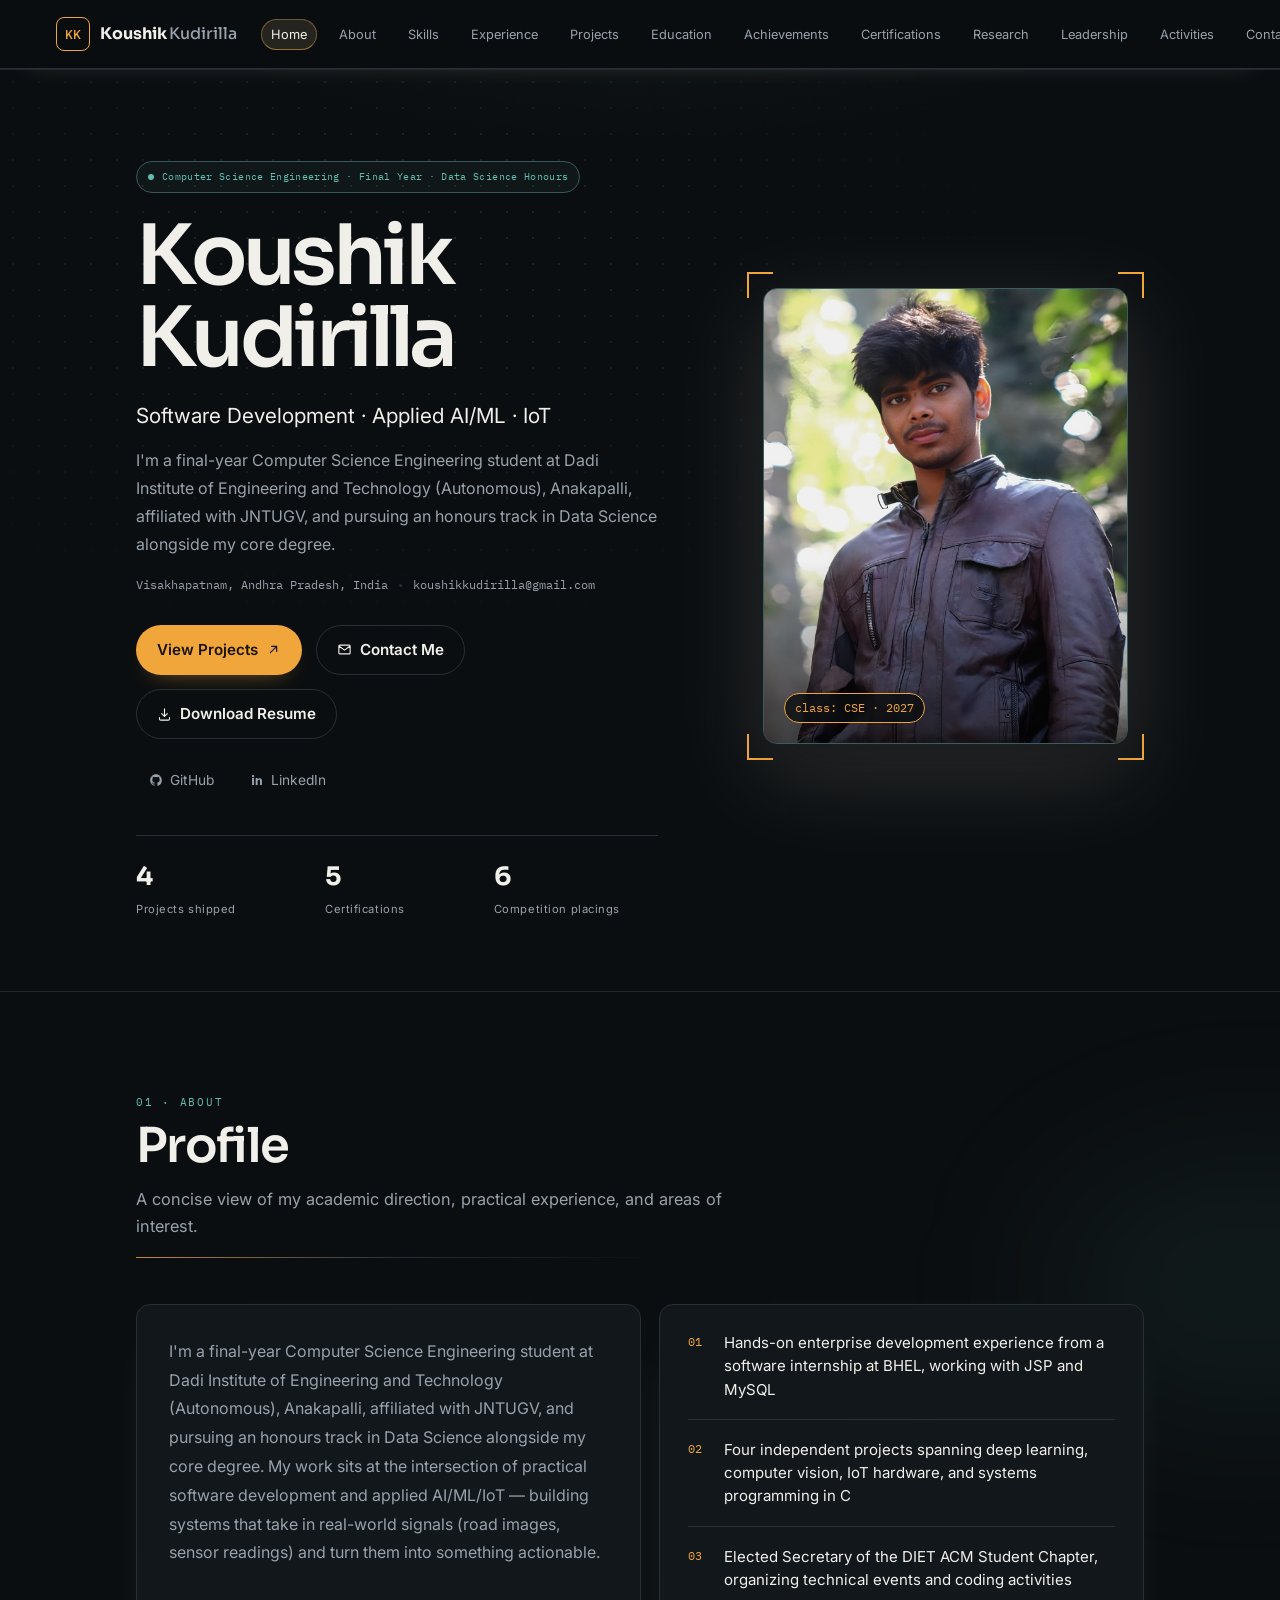
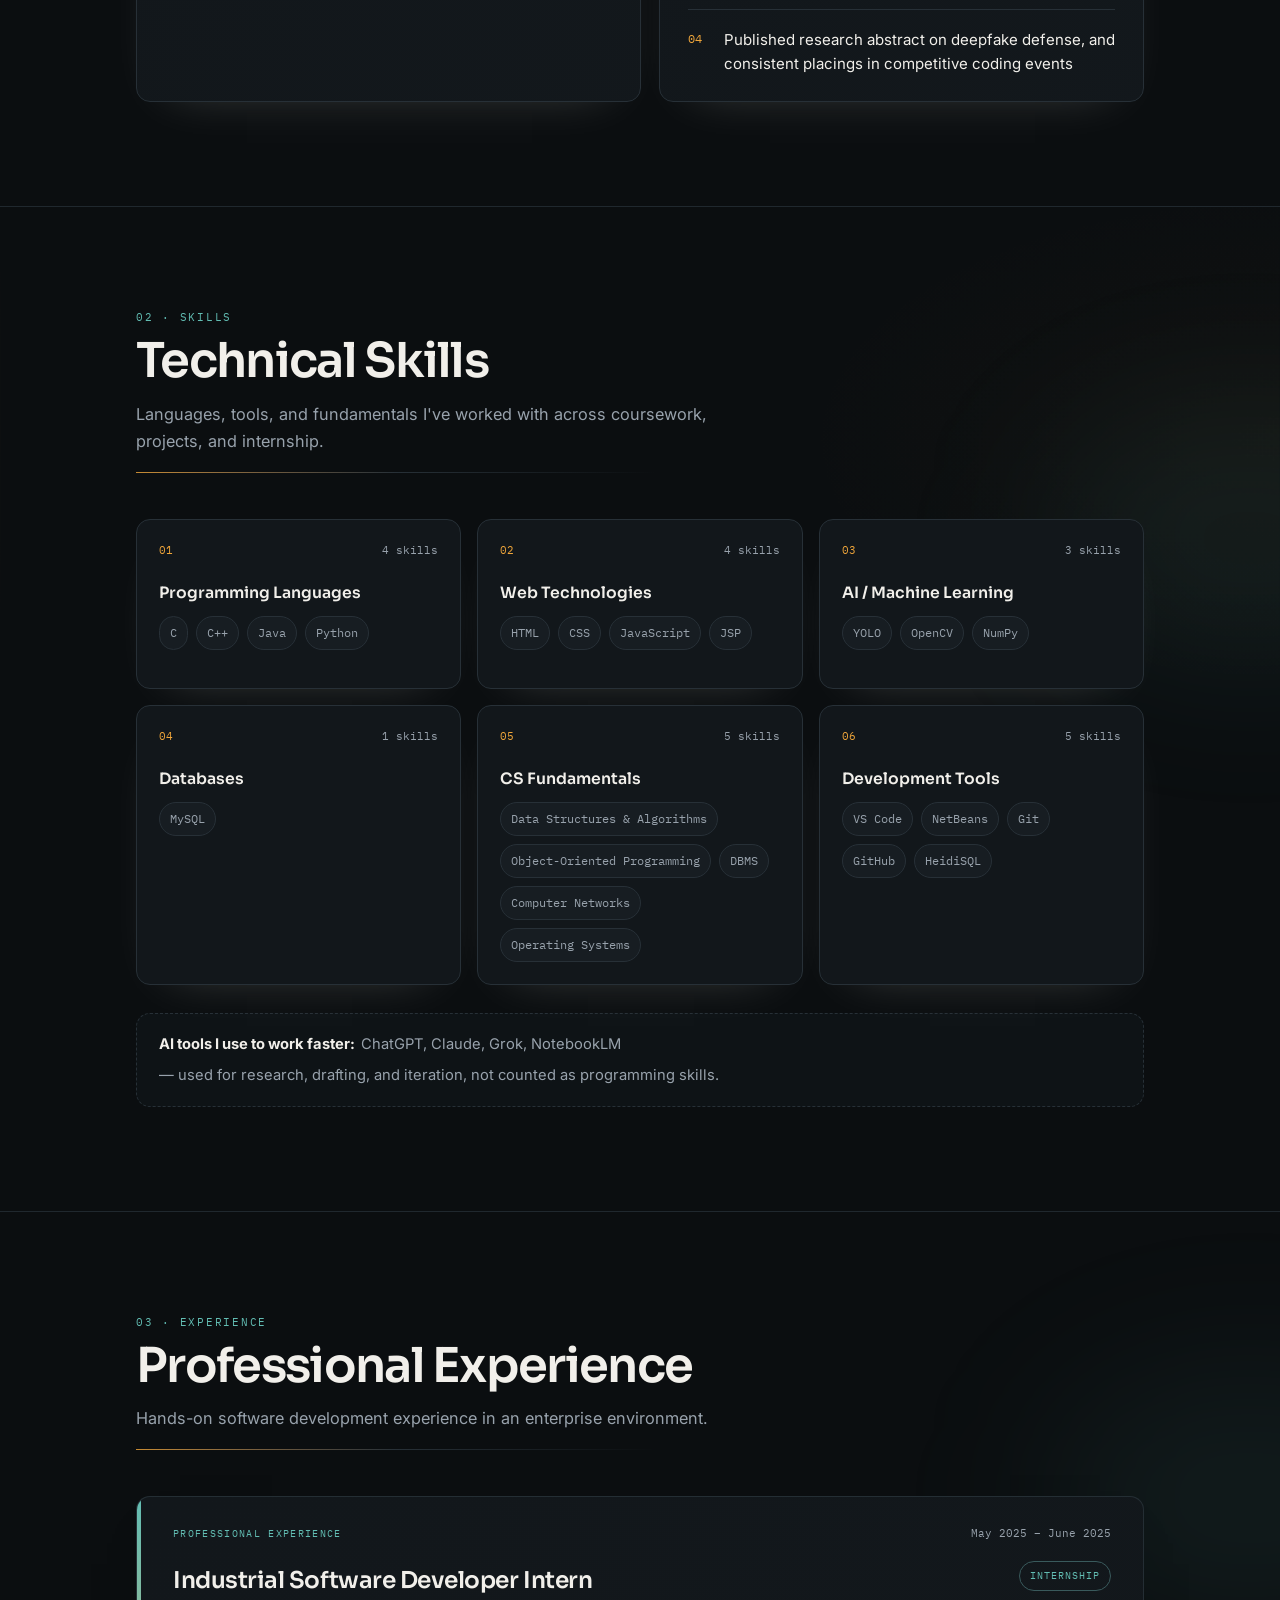
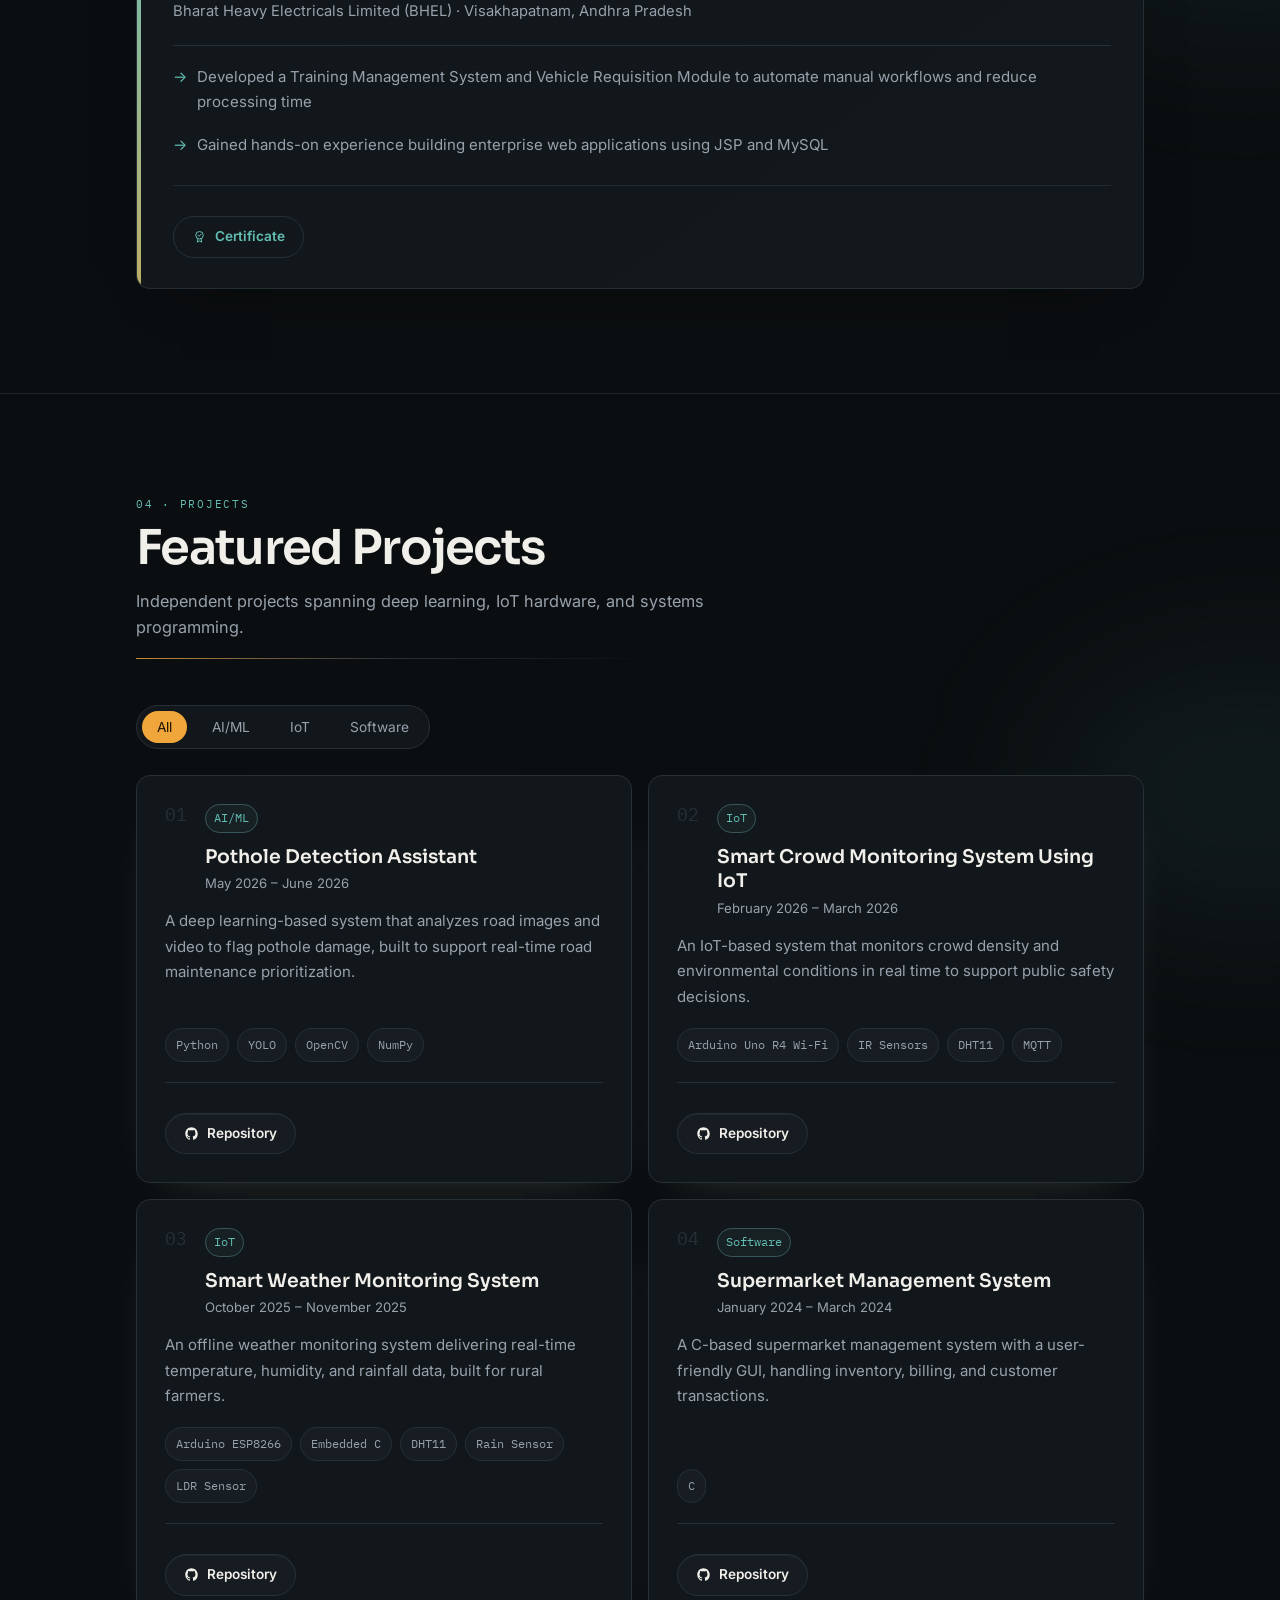
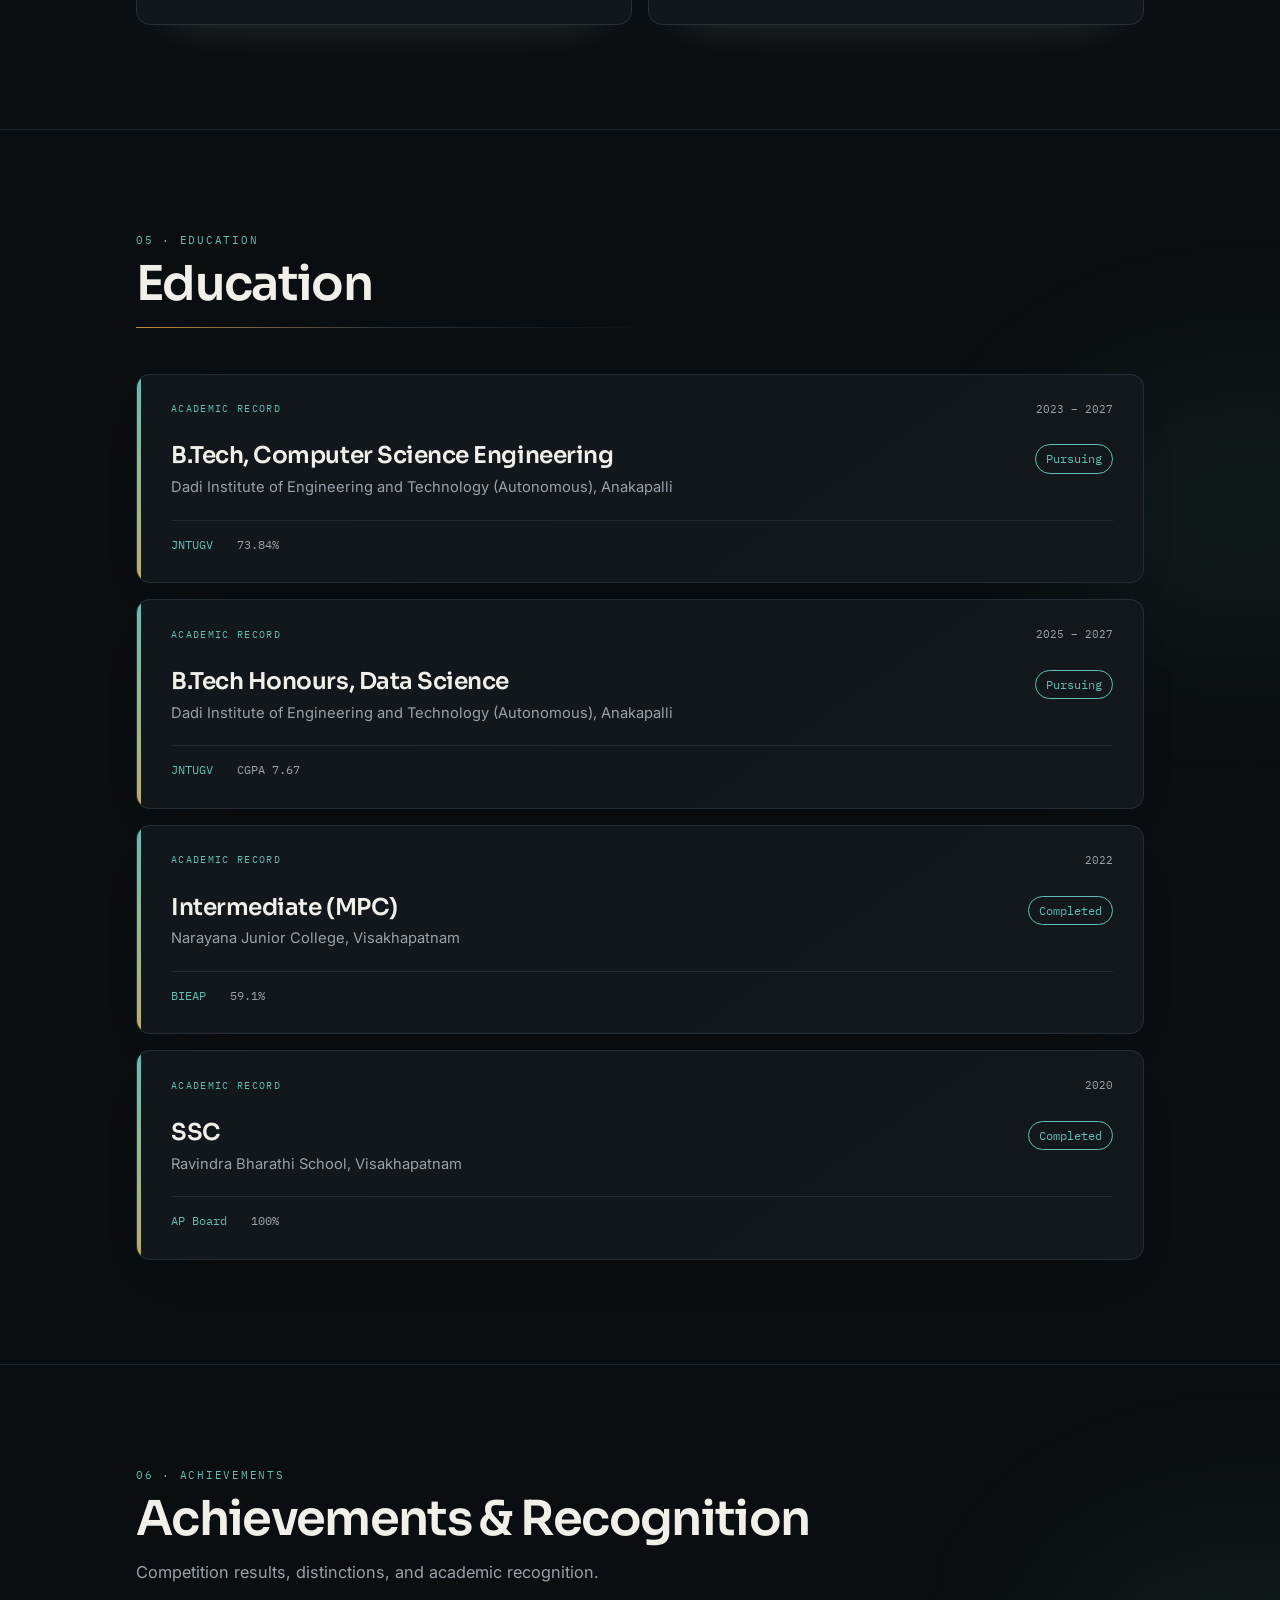
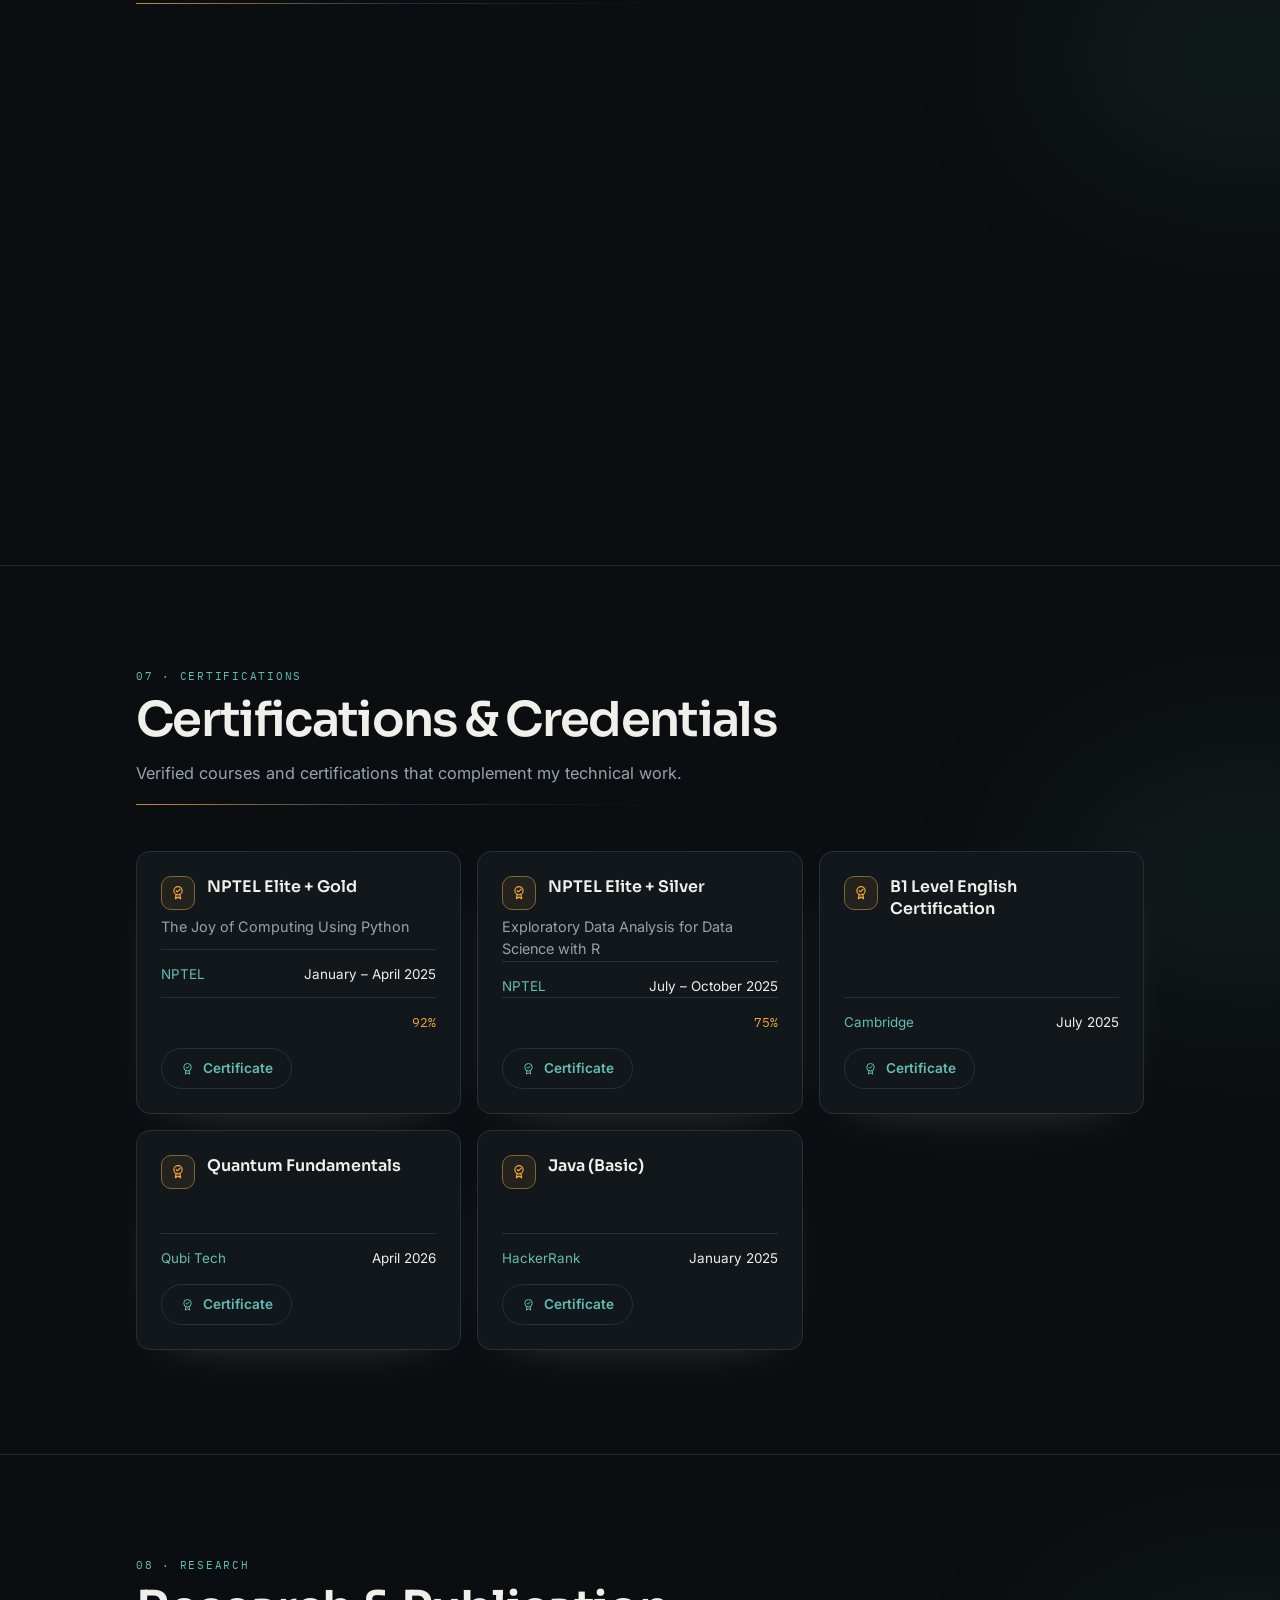
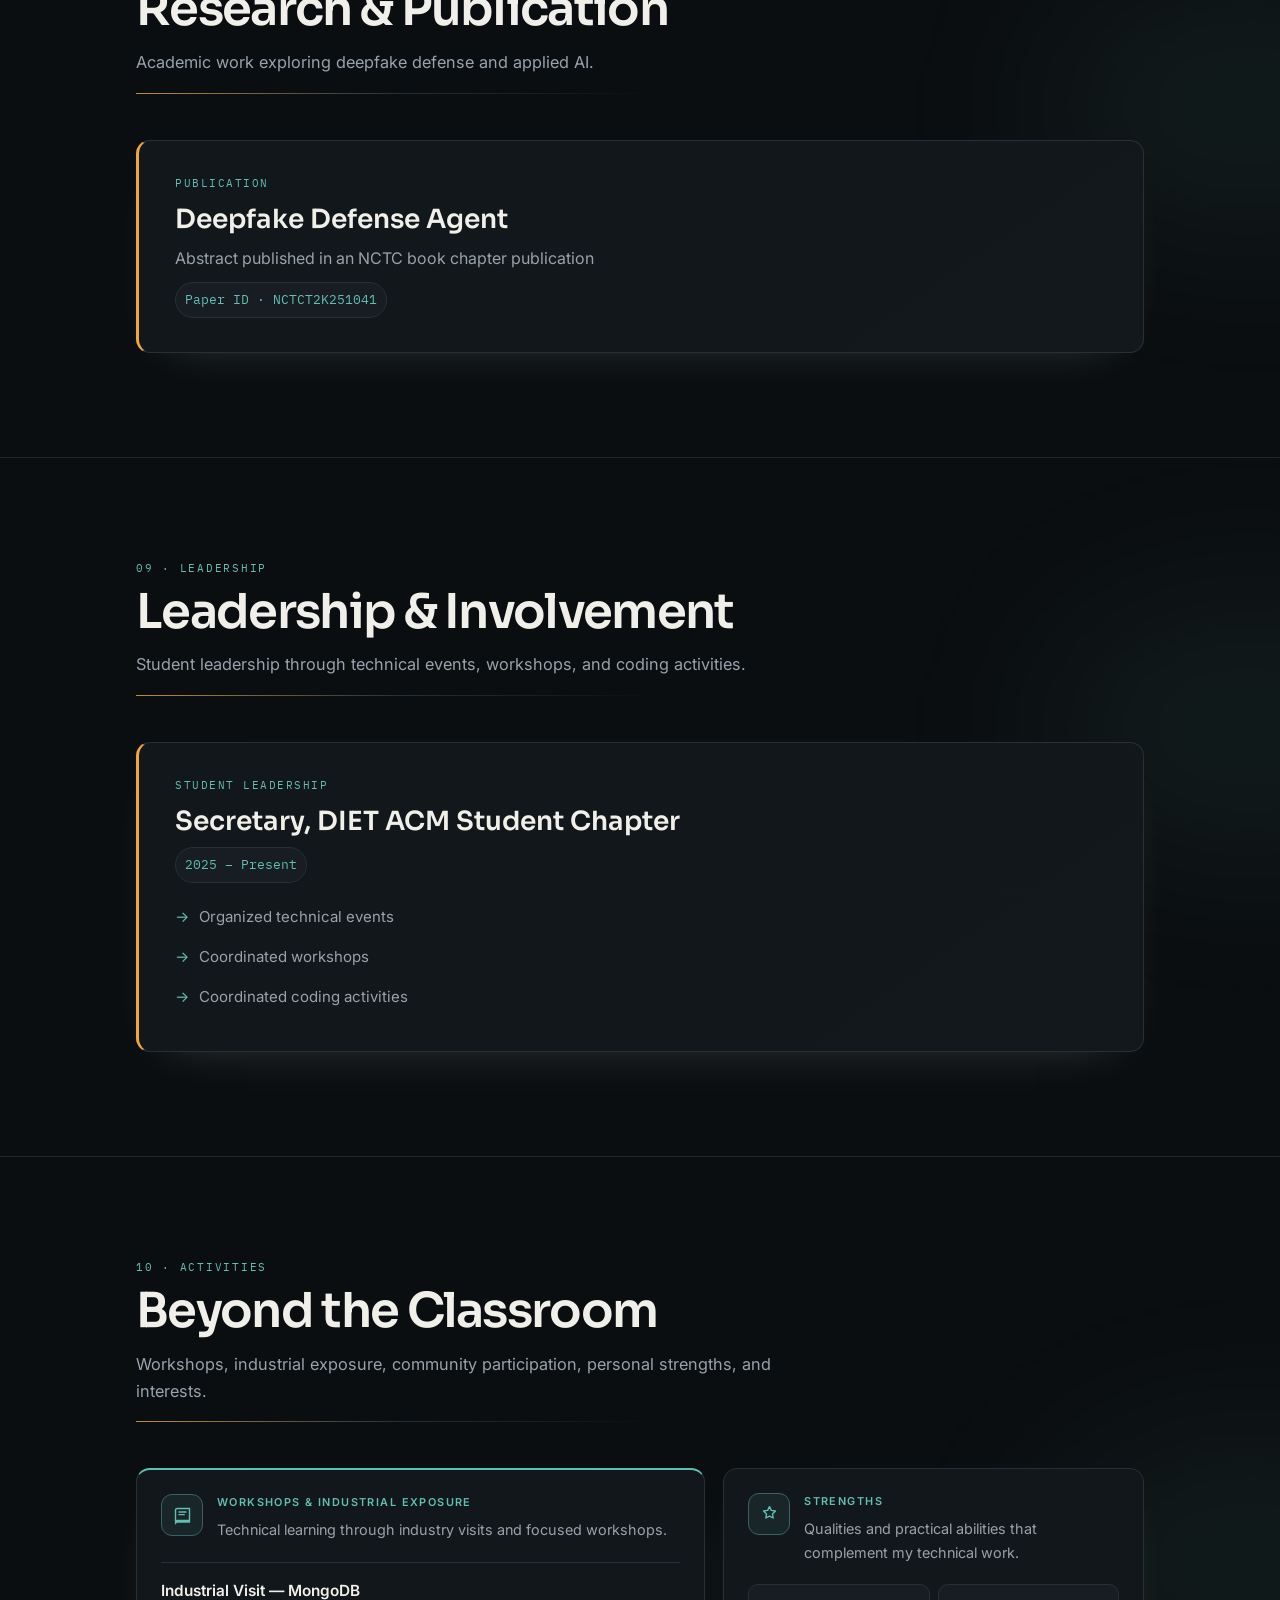
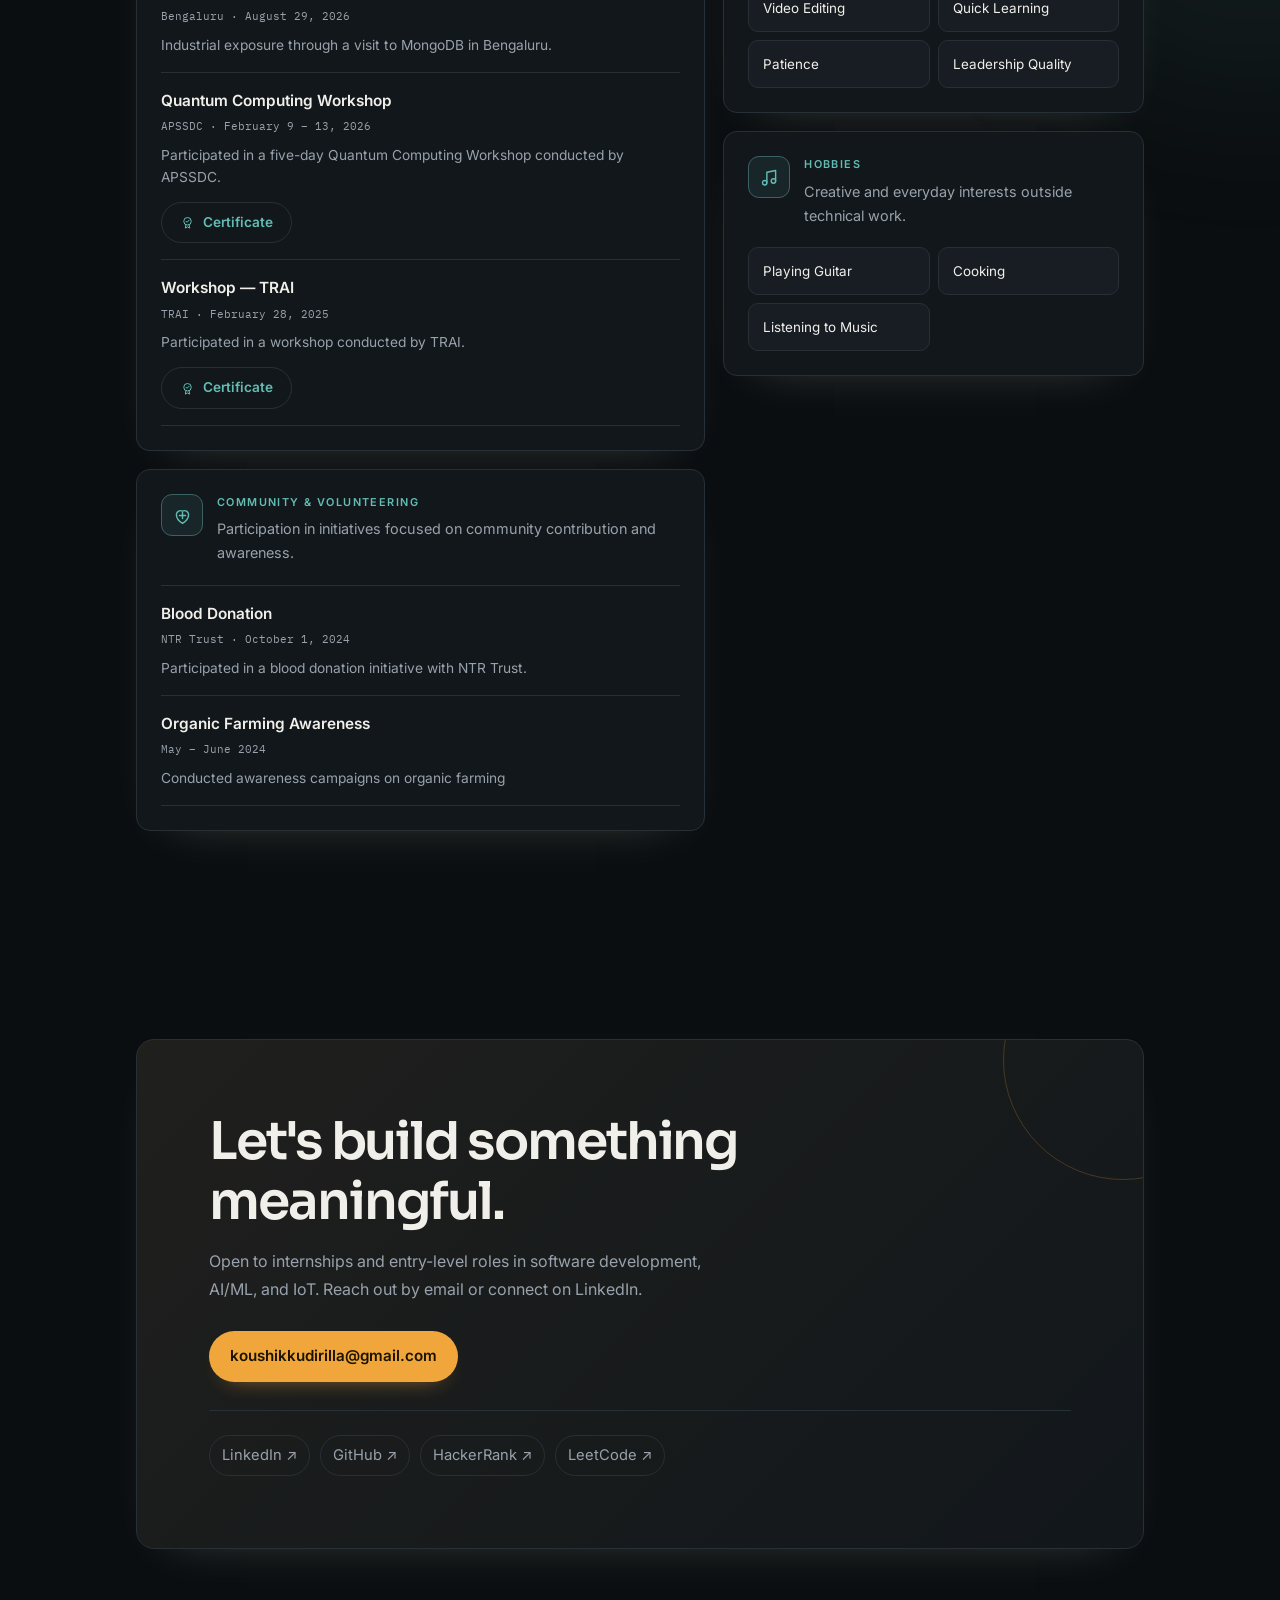
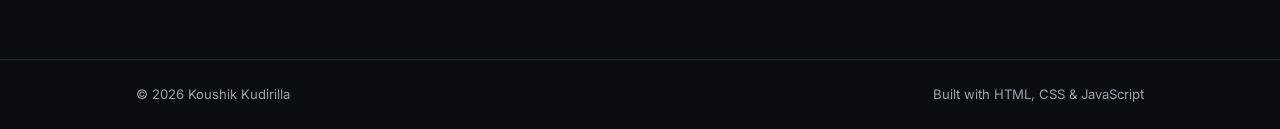
==== index.html @ ec59425e "Add files via upload" ====
<!DOCTYPE html>
<html lang="en">
<head>
  <meta charset="UTF-8" />
  <meta name="viewport" content="width=device-width, initial-scale=1.0" />

  <!-- EDITABLE CONTENT: page title / meta description also mirror data.js.
       If you change your headline in data.js, update these too. -->
  <title>Koushik Kudirilla — Software Development · Applied AI/ML · IoT</title>
  <meta name="description" content="Portfolio of Koushik Kudirilla, a Computer Science Engineering student building projects in deep learning, IoT, and software development." />
  <meta name="keywords" content="Koushik Kudirilla, software developer, computer science student, AI ML, IoT, portfolio" />

  <!-- Open Graph -->
  <meta property="og:title" content="Koushik Kudirilla — Software Development · Applied AI/ML · IoT" />
  <meta property="og:description" content="Portfolio showcasing projects in deep learning, IoT, and software development by a Computer Science Engineering student." />
  <meta property="og:type" content="website" />

  <link rel="icon" href="assets/favicon/favicon.svg" type="image/svg+xml" />

  <link rel="preconnect" href="https://fonts.googleapis.com" />
  <link rel="preconnect" href="https://fonts.gstatic.com" crossorigin />
  <link href="https://fonts.googleapis.com/css2?family=Sora:wght@500;600;700&family=Inter:wght@400;500;600&family=IBM+Plex+Mono:wght@400;500&display=swap" rel="stylesheet" />

  <link rel="stylesheet" href="style.css" />
</head>
<body data-theme="dark">
  <a class="skip-link" href="#main-content">Skip to content</a>

  <!-- ============================== NAVIGATION ============================== -->
  <header class="site-header">
    <nav class="nav container" aria-label="Primary">
      <a class="nav-brand" href="#home">
        <span class="brand-mark">KK</span>
        <span class="brand-name">Koushik <span class="brand-name-last">Kudirilla</span></span>
      </a>

      <ul class="nav-links" id="nav-links">
        <li><a href="#home">Home</a></li>
        <li><a href="#about">About</a></li>
        <li><a href="#skills">Skills</a></li>
        <li><a href="#experience">Experience</a></li>
        <li><a href="#projects">Projects</a></li>
        <li><a href="#education">Education</a></li>
        <li><a href="#achievements">Achievements</a></li>
        <li><a href="#certifications">Certifications</a></li>
        <li><a href="#research">Research</a></li>
        <li><a href="#leadership">Leadership</a></li>
        <li><a href="#activities">Activities</a></li>
        <li><a href="#contact">Contact</a></li>
      </ul>

      <div class="nav-actions">
        <button class="theme-toggle" id="theme-toggle" type="button" aria-pressed="true" aria-label="Toggle light and dark theme">
          <svg class="icon-moon" viewBox="0 0 24 24" fill="none" aria-hidden="true"><path d="M20 14.5A8.5 8.5 0 1 1 9.5 4a7 7 0 0 0 10.5 10.5Z" stroke="currentColor" stroke-width="1.6" stroke-linejoin="round"/></svg>
          <svg class="icon-sun" viewBox="0 0 24 24" fill="none" aria-hidden="true"><circle cx="12" cy="12" r="4.2" stroke="currentColor" stroke-width="1.6"/><path d="M12 2.5v2.4M12 19.1v2.4M4.9 4.9l1.7 1.7M17.4 17.4l1.7 1.7M2.5 12h2.4M19.1 12h2.4M4.9 19.1l1.7-1.7M17.4 6.6l1.7-1.7" stroke="currentColor" stroke-width="1.6" stroke-linecap="round"/></svg>
        </button>
        <button class="menu-toggle" id="menu-toggle" type="button" aria-expanded="false" aria-controls="nav-links" aria-label="Toggle menu">
          <span></span><span></span><span></span>
        </button>
      </div>
    </nav>
  </header>

  <main id="main-content">

    <!-- ============================== HERO ============================== -->
    <section class="hero" id="home">
      <div class="container hero-grid">
        <div>
          <span class="hero-eyebrow">Computer Science Engineering · Final Year · Data Science Honours</span>
          <h1 id="hero-name">&nbsp;</h1>
          <p class="hero-headline" id="hero-headline"></p>
          <p class="hero-intro" id="hero-intro"></p>

          <div class="hero-meta" aria-label="Location and contact">
            <span id="hero-location"></span>
            <span class="hero-meta-separator" aria-hidden="true">•</span>
            <a id="hero-email" href="#"></a>
          </div>

          <div class="hero-actions">
            <a class="btn btn-primary" href="#projects">
              View Projects
              <svg viewBox="0 0 24 24" fill="none" aria-hidden="true"><path d="M7 17L17 7M17 7H9M17 7V15" stroke="currentColor" stroke-width="2" stroke-linecap="round" stroke-linejoin="round"/></svg>
            </a>
            <a class="btn btn-outline" href="#contact">
              <svg viewBox="0 0 24 24" fill="none" aria-hidden="true"><path d="M3 6.5L12 13L21 6.5M4.5 5h15c.83 0 1.5.67 1.5 1.5v11c0 .83-.67 1.5-1.5 1.5h-15c-.83 0-1.5-.67-1.5-1.5v-11C3 5.67 3.67 5 4.5 5Z" stroke="currentColor" stroke-width="1.8" stroke-linecap="round" stroke-linejoin="round"/></svg>
              Contact Me
            </a>
            <a class="btn btn-outline" id="hero-resume" href="#" download>
              <svg viewBox="0 0 24 24" fill="none" aria-hidden="true"><path d="M12 3v12m0 0l-4.5-4.5M12 15l4.5-4.5M4 17v2a2 2 0 0 0 2 2h12a2 2 0 0 0 2-2v-2" stroke="currentColor" stroke-width="1.8" stroke-linecap="round" stroke-linejoin="round"/></svg>
              Download Resume
            </a>
          </div>

          <div class="hero-links">
            <a id="hero-github" href="#" target="_blank" rel="noopener noreferrer">
              <svg viewBox="0 0 24 24" fill="currentColor" aria-hidden="true"><path d="M12 2C6.48 2 2 6.58 2 12.25c0 4.53 2.87 8.37 6.84 9.73.5.1.68-.22.68-.5 0-.24-.01-1.04-.01-1.88-2.78.62-3.37-1.21-3.37-1.21-.46-1.18-1.11-1.5-1.11-1.5-.9-.63.07-.62.07-.62 1 .07 1.53 1.06 1.53 1.06.89 1.56 2.34 1.11 2.91.85.09-.66.35-1.11.63-1.37-2.22-.26-4.56-1.14-4.56-5.05 0-1.12.39-2.03 1.03-2.75-.1-.26-.45-1.31.1-2.72 0 0 .84-.28 2.75 1.05a9.3 9.3 0 0 1 2.5-.35c.85 0 1.7.12 2.5.35 1.91-1.33 2.75-1.05 2.75-1.05.55 1.41.2 2.46.1 2.72.64.72 1.03 1.63 1.03 2.75 0 3.92-2.34 4.78-4.57 5.04.36.32.68.94.68 1.9 0 1.37-.01 2.48-.01 2.81 0 .28.18.61.69.5A10.26 10.26 0 0 0 22 12.25C22 6.58 17.52 2 12 2Z"/></svg>
              GitHub
            </a>
            <a id="hero-linkedin" href="#" target="_blank" rel="noopener noreferrer">
              <svg viewBox="0 0 24 24" fill="currentColor" aria-hidden="true"><path d="M6.94 8.5H3.56V20.5H6.94V8.5ZM5.25 3.5C4.15 3.5 3.28 4.38 3.28 5.47C3.28 6.55 4.15 7.44 5.25 7.44C6.34 7.44 7.22 6.55 7.22 5.47C7.22 4.38 6.34 3.5 5.25 3.5ZM20.5 20.5V13.94C20.5 10.7 19.35 9.03 16.75 9.03C14.71 9.03 13.61 10.13 13.11 11.18V8.5H9.73C9.78 9.5 9.73 20.5 9.73 20.5H13.11V14.06C13.11 13.7 13.13 13.35 13.24 13.09C13.53 12.36 14.19 11.61 15.31 11.61C16.78 11.61 17.13 12.75 17.13 14.4V20.5H20.5Z"/></svg>
              LinkedIn
            </a>
          </div>

          <div class="hero-stats" id="hero-stats">
            <div>
              <div class="hero-stat-value" id="stat-projects">—</div>
              <div class="hero-stat-label">Projects shipped</div>
            </div>
            <div>
              <div class="hero-stat-value" id="stat-certs">—</div>
              <div class="hero-stat-label">Certifications</div>
            </div>
            <div>
              <div class="hero-stat-value" id="stat-achievements">—</div>
              <div class="hero-stat-label">Competition placings</div>
            </div>
          </div>
        </div>

        <div class="hero-frame">
          <div class="hero-glow" aria-hidden="true"></div>
          <span class="hero-corner-br"></span>
          <span class="hero-corner-bl"></span>
          <div class="hero-panel">
            <img class="hero-photo" id="hero-avatar" src="assets/profile.jpg" alt="Portrait of Koushik Kudirilla" />
            <span class="hero-tag">class: CSE · 2027</span>
          </div>
        </div>
      </div>
    </section>

    <!-- ============================== ABOUT ============================== -->
    <section class="section" id="about">
      <div class="container">
        <div class="section-head">
          <span class="section-number">01 · About</span>
          <h2>Profile</h2>
          <p>A concise view of my academic direction, practical experience, and areas of interest.</p>
        </div>
        <div class="about-grid reveal">
          <p id="about-intro"></p>
          <ul class="about-points" id="about-points"></ul>
        </div>
      </div>
    </section>

    <!-- ============================== SKILLS ============================== -->
    <section class="section" id="skills">
      <div class="container">
        <div class="section-head">
          <span class="section-number">02 · Skills</span>
          <h2>Technical Skills</h2>
          <p>Languages, tools, and fundamentals I've worked with across coursework, projects, and internship.</p>
        </div>
        <div class="skills-grid reveal" id="skills-grid"></div>
        <p class="ai-tools-note">
          <strong>AI tools I use to work faster:</strong> <span id="ai-tools-list"></span> — used for research, drafting, and iteration, not counted as programming skills.
        </p>
      </div>
    </section>

    <!-- ============================== EXPERIENCE ============================== -->
    <section class="section" id="experience">
      <div class="container">
        <div class="section-head">
          <span class="section-number">03 · Experience</span>
          <h2>Professional Experience</h2>
          <p>Hands-on software development experience in an enterprise environment.</p>
        </div>
        <div class="timeline reveal" id="experience-timeline"></div>
      </div>
    </section>

    <!-- ============================== PROJECTS ============================== -->
    <section class="section" id="projects">
      <div class="container">
        <div class="section-head">
          <span class="section-number">04 · Projects</span>
          <h2>Featured Projects</h2>
          <p>Independent projects spanning deep learning, IoT hardware, and systems programming.</p>
        </div>
        <div class="filter-row" id="filter-row" role="group" aria-label="Filter projects by category"></div>
        <div class="project-grid reveal" id="project-grid"></div>
      </div>
    </section>

    <!-- ============================== EDUCATION ============================== -->
    <section class="section" id="education">
      <div class="container">
        <div class="section-head">
          <span class="section-number">05 · Education</span>
          <h2>Education</h2>
        </div>
        <div class="timeline reveal" id="education-timeline"></div>
      </div>
    </section>

    <!-- ============================== ACHIEVEMENTS ============================== -->
    <section class="section" id="achievements">
      <div class="container">
        <div class="section-head">
          <span class="section-number">06 · Achievements</span>
          <h2>Achievements & Recognition</h2>
          <p>Competition results, distinctions, and academic recognition.</p>
        </div>
        <div class="achievements-grid reveal" id="achievements-grid"></div>
      </div>
    </section>

    <!-- ============================== CERTIFICATIONS ============================== -->
    <section class="section" id="certifications">
      <div class="container">
        <div class="section-head">
          <span class="section-number">07 · Certifications</span>
          <h2>Certifications & Credentials</h2>
          <p>Verified courses and certifications that complement my technical work.</p>
        </div>
        <div class="cert-grid reveal" id="cert-grid"></div>
      </div>
    </section>

    <!-- ============================== RESEARCH ============================== -->
    <section class="section" id="research">
      <div class="container">
        <div class="section-head">
          <span class="section-number">08 · Research</span>
          <h2>Research & Publication</h2>
          <p>Academic work exploring deepfake defense and applied AI.</p>
        </div>
        <div class="single-callout reveal" id="research-callout"></div>
      </div>
    </section>

    <!-- ============================== LEADERSHIP ============================== -->
    <section class="section" id="leadership">
      <div class="container">
        <div class="section-head">
          <span class="section-number">09 · Leadership</span>
          <h2>Leadership & Involvement</h2>
          <p>Student leadership through technical events, workshops, and coding activities.</p>
        </div>
        <div class="single-callout reveal" id="leadership-callout"></div>
      </div>
    </section>

    <!-- ============================== ACTIVITIES ============================== -->
    <section class="section" id="activities">
      <div class="container">
        <div class="section-head">
          <span class="section-number">10 · Activities</span>
          <h2>Beyond the Classroom</h2>
          <p>Workshops, industrial exposure, community participation, personal strengths, and interests.</p>
        </div>
        <div class="activities-grid">
          <div class="activity-column reveal">
            <article class="activity-card activity-card-featured">
              <div class="activity-card-head">
                <span class="activity-icon" aria-hidden="true">
                  <svg viewBox="0 0 24 24" fill="none"><path d="M4 19.5V5.8A1.8 1.8 0 0 1 5.8 4H20v15.5H5.8A1.8 1.8 0 0 0 4 21.3m0-1.8A1.8 1.8 0 0 1 5.8 17.7H20" stroke="currentColor" stroke-width="1.6" stroke-linecap="round" stroke-linejoin="round"/><path d="M8 8h8M8 11h6" stroke="currentColor" stroke-width="1.6" stroke-linecap="round"/></svg>
                </span>
                <div>
                  <p class="subheading">Workshops & industrial exposure</p>
                  <p class="activity-lead">Technical learning through industry visits and focused workshops.</p>
                </div>
              </div>
              <ul class="activity-list" id="workshops-list"></ul>
            </article>

            <article class="activity-card">
              <div class="activity-card-head">
                <span class="activity-icon" aria-hidden="true">
                  <svg viewBox="0 0 24 24" fill="none"><path d="M12 21s-7-4.35-7-10.2A4.8 4.8 0 0 1 12 7a4.8 4.8 0 0 1 7 3.8C19 16.65 12 21 12 21Z" stroke="currentColor" stroke-width="1.6" stroke-linejoin="round"/><path d="M8.5 12h7M12 8.5v7" stroke="currentColor" stroke-width="1.6" stroke-linecap="round"/></svg>
                </span>
                <div>
                  <p class="subheading">Community & volunteering</p>
                  <p class="activity-lead">Participation in initiatives focused on community contribution and awareness.</p>
                </div>
              </div>
              <ul class="activity-list" id="community-list"></ul>
            </article>
          </div>

          <div class="activity-column reveal">
            <article class="activity-card personal-card">
              <div class="activity-card-head">
                <span class="activity-icon" aria-hidden="true">
                  <svg viewBox="0 0 24 24" fill="none"><path d="M12 3l2.1 4.3 4.7.7-3.4 3.3.8 4.7-4.2-2.2-4.2 2.2.8-4.7-3.4-3.3 4.7-.7L12 3Z" stroke="currentColor" stroke-width="1.6" stroke-linejoin="round"/></svg>
                </span>
                <div>
                  <p class="subheading">Strengths</p>
                  <p class="activity-lead">Qualities and practical abilities that complement my technical work.</p>
                </div>
              </div>
              <div class="pill-list prominent-pills" id="strengths-list"></div>
            </article>

            <article class="activity-card personal-card">
              <div class="activity-card-head">
                <span class="activity-icon" aria-hidden="true">
                  <svg viewBox="0 0 24 24" fill="none"><path d="M9 18V6l10-2v12" stroke="currentColor" stroke-width="1.6" stroke-linecap="round" stroke-linejoin="round"/><circle cx="6.5" cy="18" r="2.5" stroke="currentColor" stroke-width="1.6"/><circle cx="16.5" cy="16" r="2.5" stroke="currentColor" stroke-width="1.6"/></svg>
                </span>
                <div>
                  <p class="subheading">Hobbies</p>
                  <p class="activity-lead">Creative and everyday interests outside technical work.</p>
                </div>
              </div>
              <div class="pill-list prominent-pills" id="hobbies-list"></div>
            </article>
          </div>
        </div>
      </div>
    </section>

    <!-- ============================== CONTACT ============================== -->
    <section class="contact-section" id="contact">
      <div class="container">
        <div class="contact-box reveal">
          <h2 id="contact-heading"></h2>
          <p id="contact-subtext"></p>
          <div class="contact-actions">
            <a class="btn btn-primary" id="contact-email" href="#"></a>
          </div>
          <div class="contact-links">
            <a id="contact-linkedin" href="#" target="_blank" rel="noopener noreferrer">LinkedIn ↗</a>
            <a id="contact-github" href="#" target="_blank" rel="noopener noreferrer">GitHub ↗</a>
            <a id="contact-hackerrank" href="#" target="_blank" rel="noopener noreferrer">HackerRank ↗</a>
            <a id="contact-leetcode" href="#" target="_blank" rel="noopener noreferrer">LeetCode ↗</a>
          </div>
        </div>
      </div>
    </section>
  </main>

  <!-- ============================== FOOTER ============================== -->
  <footer class="site-footer">
    <div class="container footer-row">
      <span>© <span id="footer-year"></span> <span id="footer-name"></span></span>
      <span>Built with HTML, CSS & JavaScript</span>
    </div>
  </footer>

  <script src="data.js"></script>
  <script src="script.js"></script>
</body>
</html>
---- style.css ----
/* ==========================================================================
   THEME VARIABLES
   Change the whole look of the site by editing the values below.
   ========================================================================== */
:root {
  /* --- EDITABLE CONTENT: color palette --- */
  --bg: #0B0E10;
  --surface: #12171B;
  --surface-2: #171D22;
  --text: #F1EFEA;
  --muted: #98A2AC;
  --border: #273037;
  --accent: #F0A63A;      /* primary accent — buttons, highlights */
  --accent-2: #62BDB3;    /* secondary accent — tags, links */
  --accent-ink: #1A1300;  /* text color used on top of --accent */

  --radius-sm: 4px;
  --radius-md: 8px;
  --container: 1120px;
  --gutter: clamp(20px, 5vw, 56px);

  --font-display: "Sora", "Segoe UI", sans-serif;
  --font-body: "Inter", "Segoe UI", sans-serif;
  --font-mono: "IBM Plex Mono", "Courier New", monospace;

  color-scheme: dark;
}

[data-theme="light"] {
  --bg: #F7F5F1;
  --surface: #FFFFFF;
  --surface-2: #EFECE6;
  --text: #1C1B18;
  --muted: #5C5850;
  --border: #DEDAD2;
  --accent: #B9791F;
  --accent-2: #2F7A72;
  --accent-ink: #FFFFFF;
  color-scheme: light;
}

/* ==========================================================================
   RESET & BASE
   ========================================================================== */
*, *::before, *::after { box-sizing: border-box; }
html { scroll-behavior: smooth; }
@media (prefers-reduced-motion: reduce) {
  html { scroll-behavior: auto; }
  *, *::before, *::after {
    animation-duration: 0.001ms !important;
    animation-iteration-count: 1 !important;
    transition-duration: 0.001ms !important;
    scroll-behavior: auto !important;
  }
}

body {
  margin: 0;
  background: var(--bg);
  color: var(--text);
  font-family: var(--font-body);
  font-size: 16px;
  line-height: 1.6;
  -webkit-font-smoothing: antialiased;
}

img { max-width: 100%; display: block; }

a { color: inherit; text-decoration: none; }

h1, h2, h3, h4 {
  font-family: var(--font-display);
  line-height: 1.15;
  margin: 0;
  font-weight: 600;
}

p { margin: 0; }

ul { margin: 0; padding: 0; list-style: none; }

button { font-family: inherit; cursor: pointer; }

:focus-visible {
  outline: 2px solid var(--accent);
  outline-offset: 3px;
}

.container {
  max-width: var(--container);
  margin: 0 auto;
  padding: 0 var(--gutter);
}

.section {
  padding: 88px 0;
  border-top: 1px solid var(--border);
}

.section:first-of-type { border-top: none; }

/* Subtle atmospheric depth keeps the dark theme from feeling flat. */
.section {
  position: relative;
  isolation: isolate;
  overflow: hidden;
}
.section::after {
  content: "";
  position: absolute;
  width: 420px;
  height: 260px;
  right: -180px;
  top: 20%;
  border-radius: 50%;
  background: color-mix(in srgb, var(--accent-2) 7%, transparent);
  filter: blur(80px);
  pointer-events: none;
  z-index: -1;
}
.section > .container { position: relative; z-index: 1; }

.section-head {
  max-width: 760px;
  margin-bottom: 48px;
  padding-left: 20px;
  border-left: 2px solid var(--accent);
}

.section-head h2 {
  font-size: clamp(2rem, 3.6vw, 2.75rem);
  line-height: 1.08;
  letter-spacing: -0.025em;
  font-weight: 600;
}

.section-head p {
  color: var(--muted);
  margin-top: 10px;
  font-size: 1.02rem;
}

.section-number {
  font-family: var(--font-mono);
  font-size: 0.72rem;
  color: var(--accent-2);
  margin-bottom: 10px;
  display: block;
  letter-spacing: 0.12em;
  text-transform: uppercase;
}

/* reveal-on-scroll (single orchestrated pattern, not per-card) */
.reveal {
  opacity: 0;
  transform: translateY(16px);
  transition: opacity 0.6s ease, transform 0.6s ease;
}
.reveal.is-visible { opacity: 1; transform: translateY(0); }

/* ==========================================================================
   SKIP LINK / ACCESSIBILITY
   ========================================================================== */
.skip-link {
  position: absolute;
  left: -9999px;
  top: 0;
  background: var(--accent);
  color: var(--accent-ink);
  padding: 10px 16px;
  z-index: 200;
  border-radius: var(--radius-sm);
}
.skip-link:focus { left: 16px; top: 16px; }

/* ==========================================================================
   NAVIGATION
   ========================================================================== */
.site-header {
  position: sticky;
  top: 0;
  z-index: 100;
  border-bottom: 1px solid var(--border);
  isolation: isolate;
}

/* The frosted-glass backdrop lives on its own layer, not on .site-header
   itself. backdrop-filter/filter on an ancestor forces position:fixed
   descendants (the mobile nav panel) to use THAT ancestor as their
   containing block instead of the viewport — which breaks full-screen
   coverage. Keeping the filter on this isolated pseudo-element avoids that. */
.site-header::before {
  content: "";
  position: absolute;
  inset: 0;
  z-index: -1;
  background: color-mix(in srgb, var(--bg) 90%, transparent);
  backdrop-filter: blur(10px);
  -webkit-backdrop-filter: blur(10px);
}

/* Header gets a wider container than body sections — it's a utility bar
   holding 12 nav items and needs more breathing room than a reading column. */
.site-header .container {
  max-width: 1440px;
}

.nav {
  display: flex;
  align-items: center;
  justify-content: space-between;
  gap: 24px;
  height: 68px;
}

.nav-brand {
  flex-shrink: 0;
  display: flex;
  align-items: center;
  gap: 10px;
}

.brand-mark {
  width: 34px;
  height: 34px;
  border-radius: var(--radius-sm);
  border: 1.5px solid var(--accent);
  display: flex;
  align-items: center;
  justify-content: center;
  font-family: var(--font-mono);
  font-size: 0.82rem;
  font-weight: 500;
  letter-spacing: 0.02em;
  color: var(--accent);
  flex-shrink: 0;
}

.brand-name {
  font-family: var(--font-display);
  font-weight: 700;
  font-size: 1rem;
  letter-spacing: -0.005em;
}

.brand-name .brand-name-last {
  color: var(--muted);
  font-weight: 500;
}

@media (max-width: 560px) {
  .brand-name { display: none; }
}

.nav-links {
  display: flex;
  gap: 18px;
  flex-wrap: nowrap;
}

.nav-links a {
  font-size: 0.86rem;
  white-space: nowrap;
  color: var(--muted);
  padding: 6px 2px;
  border-bottom: 2px solid transparent;
  transition: color 0.2s ease, border-color 0.2s ease;
}

.nav-links a:hover,
.nav-links a:focus-visible { color: var(--text); }

.nav-links a.active {
  color: var(--text);
  border-bottom-color: var(--accent);
}

.nav-actions {
  display: flex;
  align-items: center;
  gap: 12px;
}

.theme-toggle {
  width: 38px;
  height: 38px;
  border-radius: 50%;
  border: 1px solid var(--border);
  background: var(--surface);
  color: var(--text);
  display: flex;
  align-items: center;
  justify-content: center;
}
.theme-toggle:hover { border-color: var(--accent); }
.theme-toggle svg { width: 18px; height: 18px; }
.theme-toggle .icon-sun { display: none; }
[data-theme="light"] .theme-toggle .icon-moon { display: none; }
[data-theme="light"] .theme-toggle .icon-sun { display: block; }

.menu-toggle {
  display: none;
  width: 38px;
  height: 38px;
  border: 1px solid var(--border);
  border-radius: var(--radius-sm);
  background: var(--surface);
  flex-direction: column;
  gap: 4px;
  align-items: center;
  justify-content: center;
}
.menu-toggle span {
  width: 18px;
  height: 2px;
  background: var(--text);
  transition: transform 0.25s ease, opacity 0.25s ease;
}
.menu-toggle[aria-expanded="true"] span:nth-child(1) { transform: translateY(6px) rotate(45deg); }
.menu-toggle[aria-expanded="true"] span:nth-child(2) { opacity: 0; }
.menu-toggle[aria-expanded="true"] span:nth-child(3) { transform: translateY(-6px) rotate(-45deg); }

@media (max-width: 1180px) {
  .nav-links {
    position: fixed;
    inset: 68px 0 0 0;
    background: var(--bg);
    flex-direction: column;
    padding: 28px var(--gutter);
    gap: 4px;
    transform: translateY(-8px);
    opacity: 0;
    pointer-events: none;
    transition: opacity 0.2s ease, transform 0.2s ease;
  }
  .nav-links.open {
    opacity: 1;
    transform: translateY(0);
    pointer-events: auto;
  }
  .nav-links a {
    padding: 14px 4px;
    border-bottom: 1px solid var(--border);
    font-size: 1.05rem;
  }
  .menu-toggle { display: flex; }
}

@media (min-width: 1181px) {
  .menu-toggle { display: none; }
}

/* ==========================================================================
   HERO
   ========================================================================== */
.hero {
  padding: 72px 0 0;
  position: relative;
  overflow: hidden;
}

/* faint dot-grid field behind the hero — signals "data/sensor" territory
   without shouting; fades out toward the edges */
.hero::before {
  content: "";
  position: absolute;
  inset: 0;
  background-image: radial-gradient(color-mix(in srgb, var(--accent-2) 35%, transparent) 1px, transparent 1px);
  background-size: 26px 26px;
  mask-image: radial-gradient(ellipse 70% 60% at 30% 20%, black 0%, transparent 75%);
  -webkit-mask-image: radial-gradient(ellipse 70% 60% at 30% 20%, black 0%, transparent 75%);
  opacity: 0.5;
  pointer-events: none;
}

.hero-grid {
  position: relative;
  display: grid;
  grid-template-columns: 1.25fr 0.95fr;
  gap: 48px;
  align-items: center;
  padding-bottom: 56px;
}

.hero-eyebrow {
  font-family: var(--font-mono);
  color: var(--accent-2);
  font-size: 0.85rem;
  margin-bottom: 18px;
  display: inline-flex;
  align-items: center;
  gap: 8px;
}

.hero-eyebrow::before {
  content: "";
  width: 7px;
  height: 7px;
  border-radius: 50%;
  background: var(--accent-2);
  box-shadow: 0 0 0 3px color-mix(in srgb, var(--accent-2) 25%, transparent);
}

.hero h1 {
  font-size: clamp(2.5rem, 5.6vw, 4rem);
  letter-spacing: -0.015em;
}

.hero-headline {
  margin-top: 16px;
  font-size: clamp(1.05rem, 2vw, 1.25rem);
  color: var(--muted);
  max-width: 46ch;
}

.hero-intro {
  margin-top: 20px;
  max-width: 54ch;
  color: var(--muted);
}

.hero-actions {
  display: flex;
  flex-wrap: wrap;
  gap: 14px;
  margin-top: 32px;
}

.hero-links {
  display: flex;
  gap: 10px;
  margin-top: 28px;
}

.hero-links a {
  display: inline-flex;
  align-items: center;
  gap: 7px;
  font-size: 0.86rem;
  color: var(--muted);
  padding: 8px 14px;
  border-radius: 999px;
  border: 1px solid var(--border);
  transition: color 0.2s ease, border-color 0.2s ease, transform 0.15s ease;
}
.hero-links a svg { width: 14px; height: 14px; }
.hero-links a:hover {
  color: var(--text);
  border-color: var(--accent-2);
  transform: translateY(-1px);
}

/* --- stat strip: real counts pulled from data.js, not decorative filler --- */
.hero-stats {
  display: grid;
  grid-template-columns: repeat(3, auto);
  gap: clamp(28px, 4vw, 52px);
  margin-top: 48px;
  padding-top: 28px;
  border-top: 1px solid var(--border);
}

.hero-stat-value {
  font-family: var(--font-display);
  font-size: 1.7rem;
  font-weight: 700;
  color: var(--text);
}

.hero-stat-label {
  margin-top: 4px;
  font-size: 0.8rem;
  color: var(--muted);
}

/* --- photo panel with a detection-frame treatment: a nod to the bounding
   boxes in the pothole-detection project rather than a generic headshot --- */
.hero-frame {
  position: relative;
  padding: 16px;
}

.hero-glow {
  position: absolute;
  inset: 30px;
  z-index: -1;
  background: radial-gradient(circle, color-mix(in srgb, var(--accent-2) 22%, transparent) 0%, transparent 70%);
  filter: blur(28px);
  pointer-events: none;
}

.hero-panel {
  position: relative;
  aspect-ratio: 4 / 5;
  border-radius: var(--radius-sm);
  border: 1px solid var(--border);
  overflow: hidden;
  background: var(--surface);
  box-shadow: 0 24px 48px -24px rgba(0, 0, 0, 0.5);
}

.hero-photo {
  width: 100%;
  height: 100%;
  object-fit: cover;
  object-position: center top;
  display: block;
}

/* subtle bottom-fade so the detection tag stays legible over any photo */
.hero-panel::after {
  content: "";
  position: absolute;
  inset: auto 0 0 0;
  height: 40%;
  background: linear-gradient(to top, rgba(0, 0, 0, 0.55), transparent);
  pointer-events: none;
}

/* corner brackets, offset outside the frame */
.hero-frame::before,
.hero-frame::after,
.hero-corner-br,
.hero-corner-bl {
  content: "";
  position: absolute;
  width: 26px;
  height: 26px;
  border-color: var(--accent);
  border-style: solid;
  border-width: 0;
}
.hero-frame::before { top: 0; left: 0; border-top-width: 2px; border-left-width: 2px; }
.hero-frame::after { top: 0; right: 0; border-top-width: 2px; border-right-width: 2px; }
.hero-corner-br { bottom: 0; right: 0; border-bottom-width: 2px; border-right-width: 2px; }
.hero-corner-bl { bottom: 0; left: 0; border-bottom-width: 2px; border-left-width: 2px; }

.hero-tag {
  position: absolute;
  left: 32px;
  bottom: 32px;
  z-index: 2;
  font-family: var(--font-mono);
  font-size: 0.72rem;
  color: var(--accent);
  background: color-mix(in srgb, var(--bg) 78%, transparent);
  border: 1px solid var(--accent);
  padding: 5px 10px;
  border-radius: var(--radius-sm);
  backdrop-filter: blur(2px);
}

/* Fallback initials avatar — used automatically if hero-avatar is a <div>
   instead of an <img> (e.g. before a photo has been added) */
div.hero-panel-avatar {
  width: 100%;
  height: 100%;
  background: var(--surface-2);
  display: flex;
  align-items: center;
  justify-content: center;
  font-family: var(--font-display);
  font-size: 3rem;
  font-weight: 700;
  color: var(--accent);
}

@media (max-width: 900px) {
  .hero-grid { grid-template-columns: 1fr; padding-bottom: 40px; }
  .hero-frame { max-width: 280px; margin: 0 auto 8px; order: -1; }
  .hero-stats { grid-template-columns: repeat(3, 1fr); gap: 16px; }
}

/* ==========================================================================
   BUTTONS
   ========================================================================== */
.btn {
  display: inline-flex;
  align-items: center;
  gap: 8px;
  padding: 13px 24px;
  border-radius: var(--radius-sm);
  font-size: 0.95rem;
  font-weight: 600;
  border: 1px solid transparent;
  transition: transform 0.15s ease, background 0.2s ease, border-color 0.2s ease, box-shadow 0.2s ease;
}
.btn:hover { transform: translateY(-1px); }
.btn svg { width: 15px; height: 15px; transition: transform 0.2s ease; }
.btn:hover svg { transform: translate(2px, -2px); }

.btn-primary {
  background: var(--accent);
  color: var(--accent-ink);
  box-shadow: 0 1px 0 0 color-mix(in srgb, var(--accent) 40%, transparent);
}
.btn-primary:hover {
  background: color-mix(in srgb, var(--accent) 85%, white 15%);
  box-shadow: 0 8px 24px -8px color-mix(in srgb, var(--accent) 65%, transparent);
}

.btn-outline {
  background: transparent;
  border-color: var(--border);
  color: var(--text);
}
.btn-outline:hover { border-color: var(--accent); background: var(--surface); }

/* ==========================================================================
   ABOUT
   ========================================================================== */
.about-grid {
  display: grid;
  grid-template-columns: minmax(0, 1.02fr) minmax(0, 0.98fr);
  gap: 24px;
  align-items: stretch;
}

.about-grid > p {
  color: var(--muted);
  background: var(--surface);
  border: 1px solid var(--border);
  border-radius: var(--radius-md);
  padding: 30px 32px;
  font-size: 1rem;
  line-height: 1.8;
}

.about-points {
  background: var(--surface);
  border: 1px solid var(--border);
  border-radius: var(--radius-md);
  padding: 6px 26px;
}

.about-points li {
  display: flex;
  gap: 12px;
  padding: 16px 0;
  border-top: 1px solid var(--border);
  font-size: 0.94rem;
  line-height: 1.55;
}
.about-points li:first-child { border-top: none; }
.about-points li:last-child { border-bottom: none; }
.about-points li::before {
  content: "";
  width: 7px;
  height: 7px;
  margin-top: 7px;
  border-radius: 50%;
  background: var(--accent);
  box-shadow: 0 0 0 4px color-mix(in srgb, var(--accent) 10%, transparent);
  flex-shrink: 0;
}

@media (max-width: 760px) {
  .about-grid { grid-template-columns: 1fr; gap: 18px; }
  .about-grid > p { padding: 24px; }
  .about-points { padding: 4px 20px; }
}

/* ==========================================================================
   SKILLS
   ========================================================================== */
.skills-grid {
  display: grid;
  grid-template-columns: repeat(auto-fit, minmax(230px, 1fr));
  gap: 22px;
}

.skill-card {
  background: var(--surface);
  border: 1px solid var(--border);
  border-radius: var(--radius-md);
  padding: 22px;
  border-top: 2px solid var(--border);
  transition: border-top-color 0.2s ease, transform 0.2s ease;
}
.skill-card:hover {
  border-top-color: var(--accent-2);
  transform: translateY(-2px);
}

.skill-card h3 {
  font-size: 1rem;
  margin-bottom: 14px;
}

.tag-list {
  display: flex;
  flex-wrap: wrap;
  gap: 8px;
}

.tag {
  font-family: var(--font-mono);
  font-size: 0.78rem;
  padding: 5px 10px;
  border-radius: var(--radius-sm);
  border: 1px solid var(--border);
  color: var(--muted);
  background: var(--surface-2);
}

.ai-tools-note {
  margin-top: 28px;
  padding: 18px 22px;
  border: 1px dashed var(--border);
  border-radius: var(--radius-md);
  color: var(--muted);
  font-size: 0.92rem;
}
.ai-tools-note strong { color: var(--text); }

/* ==========================================================================
   TIMELINE (experience / education / workshops)
   ========================================================================== */
.timeline {
  position: relative;
  padding-left: 28px;
  border-left: 1px solid var(--border);
}

.timeline-item {
  position: relative;
  padding-bottom: 40px;
}
.timeline-item:last-child { padding-bottom: 0; }

.timeline-item::before {
  content: "";
  position: absolute;
  left: -33px;
  top: 4px;
  width: 9px;
  height: 9px;
  border-radius: 50%;
  background: var(--accent);
  box-shadow: 0 0 0 4px var(--bg);
}

.timeline-date {
  font-family: var(--font-mono);
  font-size: 0.8rem;
  color: var(--accent-2);
}

.timeline-item h3 {
  font-size: 1.1rem;
  margin-top: 6px;
}

.timeline-meta {
  color: var(--muted);
  font-size: 0.92rem;
  margin-top: 4px;
}

.timeline-item ul {
  margin-top: 12px;
}

.timeline-item ul li {
  display: flex;
  gap: 10px;
  color: var(--muted);
  font-size: 0.94rem;
  padding: 6px 0;
}
.timeline-item ul li::before {
  content: "—";
  color: var(--border);
  flex-shrink: 0;
}

.timeline-status {
  display: inline-block;
  margin-top: 8px;
  font-size: 0.75rem;
  font-family: var(--font-mono);
  padding: 3px 9px;
  border-radius: 999px;
  border: 1px solid var(--accent-2);
  color: var(--accent-2);
}

/* ==========================================================================
   PROJECTS
   ========================================================================== */
.filter-row {
  display: flex;
  flex-wrap: wrap;
  gap: 10px;
  margin-bottom: 32px;
}

.filter-btn {
  background: var(--surface);
  border: 1px solid var(--border);
  color: var(--muted);
  padding: 8px 16px;
  border-radius: 999px;
  font-size: 0.86rem;
  transition: border-color 0.2s ease, color 0.2s ease;
}
.filter-btn:hover { color: var(--text); }
.filter-btn[aria-pressed="true"] {
  border-color: var(--accent);
  color: var(--text);
  background: var(--surface-2);
}

.project-grid {
  display: grid;
  grid-template-columns: repeat(auto-fit, minmax(300px, 1fr));
  gap: 22px;
}

.project-card {
  background: var(--surface);
  border: 1px solid var(--border);
  border-radius: var(--radius-md);
  padding: 26px;
  display: flex;
  flex-direction: column;
  transition: border-color 0.2s ease, transform 0.2s ease, box-shadow 0.2s ease;
}
.project-card:hover {
  border-color: var(--accent-2);
  transform: translateY(-3px);
  box-shadow: 0 12px 28px -16px color-mix(in srgb, var(--accent-2) 45%, transparent);
}

.project-card-top {
  display: flex;
  justify-content: space-between;
  align-items: flex-start;
  gap: 12px;
}

.project-category {
  font-family: var(--font-mono);
  font-size: 0.72rem;
  color: var(--accent-2);
}

.project-card h3 {
  font-size: 1.12rem;
  margin-top: 10px;
}

.project-date {
  font-size: 0.82rem;
  color: var(--muted);
  margin-top: 4px;
}

.project-card p.project-desc {
  margin-top: 14px;
  color: var(--muted);
  font-size: 0.94rem;
  flex-grow: 1;
}

.project-card .tag-list { margin-top: 18px; }

.project-card-footer {
  margin-top: 20px;
  padding-top: 16px;
  border-top: 1px solid var(--border);
}

/* Pill-shaped chip link — used for the "Repository" and "Certificate" links.
   Dark, rounded, icon + label, subtle lift on hover. */
.chip-link {
  display: inline-flex;
  align-items: center;
  gap: 8px;
  padding: 9px 18px;
  border-radius: 999px;
  background: color-mix(in srgb, var(--surface-2) 100%, black 4%);
  border: 1px solid var(--border);
  box-shadow: inset 0 1px 0 0 color-mix(in srgb, var(--text) 6%, transparent);
  font-size: 0.85rem;
  font-weight: 600;
  color: var(--text);
  transition: transform 0.15s ease, border-color 0.2s ease, background 0.2s ease;
}
.chip-link svg { width: 15px; height: 15px; flex-shrink: 0; }
.chip-link:hover {
  transform: translateY(-1px);
  border-color: var(--accent-2);
  background: color-mix(in srgb, var(--surface-2) 88%, var(--accent-2) 12%);
}

/* Certificate variant — slightly quieter than the primary Repository chip */
.chip-link-outline {
  background: transparent;
  box-shadow: none;
  color: var(--accent-2);
}
.chip-link-outline:hover {
  border-color: var(--accent);
  color: var(--accent);
  background: color-mix(in srgb, var(--accent) 8%, transparent);
}

/* ==========================================================================
   ACHIEVEMENTS
   ========================================================================== */
.achievements-grid {
  display: grid;
  grid-template-columns: repeat(auto-fit, minmax(240px, 1fr));
  gap: 20px;
}

.achievement-card {
  background: var(--surface);
  border: 1px solid var(--border);
  border-radius: var(--radius-md);
  padding: 24px;
  position: relative;
  overflow: hidden;
  transition: transform 0.2s ease, border-color 0.2s ease;
}
.achievement-card:hover {
  transform: translateY(-2px);
  border-color: var(--accent);
}
.achievement-title {
  font-family: var(--font-display);
  font-size: 1.35rem;
  color: var(--accent);
  position: relative;
}

.achievement-context {
  margin-top: 8px;
  font-size: 0.96rem;
}

.achievement-detail {
  margin-top: 6px;
  color: var(--muted);
  font-size: 0.88rem;
}

.achievement-date {
  margin-top: 14px;
  font-family: var(--font-mono);
  font-size: 0.76rem;
  color: var(--muted);
}

/* ==========================================================================
   CERTIFICATIONS
   ========================================================================== */
.cert-grid {
  display: grid;
  grid-template-columns: repeat(auto-fit, minmax(260px, 1fr));
  gap: 20px;
}

.cert-card {
  background: var(--surface);
  border: 1px solid var(--border);
  border-radius: var(--radius-md);
  padding: 22px;
}

.cert-card h3 { font-size: 1rem; }
.cert-course { color: var(--muted); font-size: 0.9rem; margin-top: 6px; }

.cert-meta {
  display: flex;
  justify-content: space-between;
  align-items: center;
  margin-top: 16px;
  padding-top: 14px;
  border-top: 1px solid var(--border);
  font-size: 0.84rem;
}

.cert-org { color: var(--accent-2); }
.cert-score {
  font-family: var(--font-mono);
  color: var(--accent);
}

/* Certificate chip links need a little top margin wherever they follow
   other content (cert cards, timeline items, workshop list) */
.chip-link {
  margin-top: 14px;
}

/* ==========================================================================
   RESEARCH / LEADERSHIP CALLOUTS
   ========================================================================== */
.single-callout {
  max-width: 780px;
  background: var(--surface);
  border: 1px solid var(--border);
  border-left: 3px solid var(--accent);
  border-radius: var(--radius-md);
  padding: 34px 38px;
}

.callout h3,
.single-callout h3 { font-size: 1.25rem; }
.callout .meta,
.single-callout .meta {
  font-family: var(--font-mono);
  font-size: 0.8rem;
  color: var(--accent-2);
  margin-top: 10px;
}
.callout p,
.single-callout p { color: var(--muted); margin-top: 10px; }
.callout ul,
.single-callout ul { margin-top: 14px; }
.callout ul li,
.single-callout ul li {
  display: flex;
  gap: 10px;
  color: var(--muted);
  font-size: 0.94rem;
  padding: 5px 0;
}
.callout ul li::before,
.single-callout ul li::before { content: "—"; color: var(--border); }

/* ==========================================================================
   ACTIVITIES (workshops / community / strengths / hobbies)
   ========================================================================== */
.activities-grid {
  display: grid;
  grid-template-columns: 1.18fr 0.82fr;
  gap: 24px;
  align-items: start;
}

.activity-column {
  display: grid;
  gap: 24px;
}

.activity-card {
  background: var(--surface);
  border: 1px solid var(--border);
  border-radius: var(--radius-md);
  padding: 26px;
  transition: transform 0.2s ease, border-color 0.2s ease, box-shadow 0.2s ease;
}

.activity-card:hover {
  transform: translateY(-2px);
  border-color: color-mix(in srgb, var(--accent-2) 55%, var(--border));
  box-shadow: 0 14px 30px -24px color-mix(in srgb, var(--text) 30%, transparent);
}

.activity-card-featured {
  border-top: 2px solid var(--accent-2);
}

.activity-card-head {
  display: flex;
  gap: 14px;
  align-items: flex-start;
  margin-bottom: 20px;
}

.activity-icon {
  width: 42px;
  height: 42px;
  flex: 0 0 42px;
  display: inline-flex;
  align-items: center;
  justify-content: center;
  border: 1px solid color-mix(in srgb, var(--accent-2) 35%, var(--border));
  border-radius: 10px;
  background: color-mix(in srgb, var(--accent-2) 9%, var(--surface));
  color: var(--accent-2);
}

.activity-icon svg { width: 21px; height: 21px; }

.subheading {
  font-size: 0.78rem;
  text-transform: uppercase;
  letter-spacing: 0.08em;
  color: var(--accent-2);
  margin-bottom: 6px;
  font-weight: 600;
}

.activity-lead {
  color: var(--muted);
  font-size: 0.9rem;
  line-height: 1.55;
}

.activity-list li {
  padding: 16px 0;
  border-top: 1px solid var(--border);
}
.activity-list li:last-child { border-bottom: 1px solid var(--border); }
.activity-list .item-title {
  font-weight: 600;
  font-size: 0.96rem;
}
.activity-list .item-meta {
  color: var(--muted);
  font-family: var(--font-mono);
  font-size: 0.72rem;
  margin-top: 5px;
}
.activity-list .item-detail {
  color: var(--muted);
  font-size: 0.86rem;
  line-height: 1.55;
  margin-top: 8px;
  max-width: 60ch;
}

.prominent-pills {
  display: grid;
  grid-template-columns: repeat(2, minmax(0, 1fr));
  gap: 10px;
}

.pill {
  display: flex;
  align-items: center;
  min-height: 46px;
  padding: 10px 14px;
  border-radius: var(--radius-sm);
  border: 1px solid var(--border);
  background: var(--surface-2);
  font-size: 0.84rem;
  color: var(--text);
  line-height: 1.3;
  transition: border-color 0.2s ease, background 0.2s ease, transform 0.2s ease;
}

.pill:hover {
  border-color: var(--accent);
  background: color-mix(in srgb, var(--accent) 7%, var(--surface-2));
  transform: translateY(-1px);
}

.hobbies-block { margin-top: 30px; }

.cert-heading {
  display: flex;
  align-items: center;
  gap: 12px;
}

.cert-icon {
  width: 34px;
  height: 34px;
  flex: 0 0 34px;
  display: inline-flex;
  align-items: center;
  justify-content: center;
  border: 1px solid color-mix(in srgb, var(--accent) 45%, var(--border));
  border-radius: 9px;
  color: var(--accent);
  background: color-mix(in srgb, var(--accent) 8%, var(--surface));
}
.cert-icon svg { width: 18px; height: 18px; }

@media (max-width: 860px) {
  .activities-grid { grid-template-columns: 1fr; }
}

@media (max-width: 520px) {
  .activity-card { padding: 22px; }
  .prominent-pills { grid-template-columns: 1fr; }
}

/* ==========================================================================
   CONTACT
   ========================================================================== */
.contact-section {
  padding: 88px 0 100px;
}

.contact-box {
  background: var(--surface);
  border: 1px solid var(--border);
  border-radius: var(--radius-md);
  padding: clamp(32px, 6vw, 64px);
  text-align: left;
}

.contact-box h2 {
  font-size: clamp(1.8rem, 4vw, 2.6rem);
  max-width: 18ch;
}

.contact-box p {
  color: var(--muted);
  margin-top: 16px;
  max-width: 52ch;
}

.contact-actions {
  display: flex;
  flex-wrap: wrap;
  gap: 14px;
  margin-top: 32px;
}

.contact-links {
  display: flex;
  flex-wrap: wrap;
  gap: 24px;
  margin-top: 28px;
  padding-top: 24px;
  border-top: 1px solid var(--border);
}

.contact-links a {
  font-size: 0.92rem;
  color: var(--muted);
}
.contact-links a:hover { color: var(--accent-2); }

/* ==========================================================================
   FOOTER
   ========================================================================== */
.site-footer {
  border-top: 1px solid var(--border);
  padding: 28px 0;
}

.footer-row {
  display: flex;
  justify-content: space-between;
  flex-wrap: wrap;
  gap: 10px;
  font-size: 0.82rem;
  color: var(--muted);
}

/* ============================================================================
   FINAL UI POLISH
   A cohesive visual layer applied to every existing module without changing
   the site's underlying content architecture.
   ============================================================================ */
:root {
  --radius-sm: 8px;
  --radius-md: 14px;
  --surface-elevated: color-mix(in srgb, var(--surface) 88%, var(--text) 2%);
  --shadow-soft: 0 18px 50px -34px color-mix(in srgb, var(--text) 28%, transparent);
  --shadow-hover: 0 22px 55px -32px color-mix(in srgb, var(--accent-2) 35%, transparent);
}

body {
  background:
    radial-gradient(900px 420px at 50% -140px, color-mix(in srgb, var(--accent-2) 7%, transparent), transparent 68%),
    radial-gradient(700px 360px at 100% 18%, color-mix(in srgb, var(--accent) 3%, transparent), transparent 70%),
    var(--bg);
}

[data-theme="dark"] .section {
  border-top-color: color-mix(in srgb, var(--border) 78%, transparent);
}

[data-theme="dark"] .section-head::after {
  background: linear-gradient(90deg, color-mix(in srgb, var(--accent) 82%, transparent), var(--border), transparent);
}

::selection {
  background: color-mix(in srgb, var(--accent) 28%, transparent);
  color: var(--text);
}

.site-header {
  box-shadow: 0 1px 0 color-mix(in srgb, var(--border) 75%, transparent),
              0 14px 30px -28px color-mix(in srgb, var(--text) 40%, transparent);
}

.nav-links { gap: 12px; }
.nav-links a {
  border: 1px solid transparent;
  border-bottom: 1px solid transparent;
  border-radius: 999px;
  padding: 7px 9px;
  font-size: 0.8rem;
}
.nav-links a:hover,
.nav-links a:focus-visible {
  background: var(--surface);
  border-color: var(--border);
}
.nav-links a.active {
  color: var(--text);
  background: color-mix(in srgb, var(--accent) 9%, var(--surface));
  border-color: color-mix(in srgb, var(--accent) 35%, var(--border));
  border-bottom-color: color-mix(in srgb, var(--accent) 55%, var(--border));
}

.section {
  padding: 104px 0;
}

.section-head {
  max-width: 820px;
  margin-bottom: 44px;
  padding: 0 0 18px;
  border-left: 0;
  position: relative;
}
.section-head::after {
  content: "";
  position: absolute;
  left: 0;
  bottom: 0;
  width: min(100%, 520px);
  height: 1px;
  background: linear-gradient(90deg, var(--accent), var(--border), transparent);
}
.section-number {
  margin-bottom: 12px;
  font-size: 0.68rem;
  letter-spacing: 0.16em;
}
.section-head h2 {
  font-size: clamp(2rem, 4vw, 3rem);
  letter-spacing: -0.035em;
}
.section-head p {
  max-width: 64ch;
  margin-top: 14px;
  line-height: 1.7;
}

/* HERO */
.hero {
  padding: 92px 0 0;
}
.hero-grid { gap: clamp(42px, 7vw, 92px); padding-bottom: 72px; }
.hero-eyebrow {
  padding: 7px 11px;
  border: 1px solid color-mix(in srgb, var(--accent-2) 28%, var(--border));
  border-radius: 999px;
  background: color-mix(in srgb, var(--accent-2) 5%, transparent);
  margin-bottom: 22px;
}
.hero-eyebrow::before { width: 6px; height: 6px; box-shadow: none; }
.hero h1 { font-size: clamp(3rem, 6.5vw, 5.4rem); line-height: 0.98; letter-spacing: -0.055em; }
.hero-headline { margin-top: 22px; font-size: clamp(1.05rem, 2vw, 1.3rem); color: var(--text); line-height: 1.55; }
.hero-intro { margin-top: 14px; line-height: 1.75; }
.hero-meta {
  display: flex;
  flex-wrap: wrap;
  align-items: center;
  gap: 9px;
  margin-top: 18px;
  color: var(--muted);
  font-family: var(--font-mono);
  font-size: 0.72rem;
}
.hero-meta a:hover { color: var(--accent-2); }
.hero-meta-separator { color: var(--border); }
.hero-actions { margin-top: 30px; }
.btn { border-radius: 999px; padding: 12px 20px; }
.btn-primary { box-shadow: 0 10px 24px -18px var(--accent); }
.hero-links { margin-top: 22px; }
.hero-links a {
  border: 1px solid transparent;
  border-radius: 999px;
  padding: 7px 12px;
}
.hero-links a:hover { border-color: var(--border); background: var(--surface); }
.hero-stats {
  margin-top: 36px;
  padding-top: 20px;
  border-top: 1px solid var(--border);
}
.hero-stat-value { font-size: 1.6rem; }
.hero-stat-label { font-size: 0.7rem; letter-spacing: 0.05em; }
.hero-frame { filter: drop-shadow(0 24px 45px color-mix(in srgb, var(--text) 16%, transparent)); }
.hero-panel {
  border-radius: var(--radius-md);
  border-color: color-mix(in srgb, var(--accent-2) 32%, var(--border));
  background: var(--surface);
}
.hero-photo { border-radius: calc(var(--radius-md) - 2px); }
.hero-tag { border-radius: 999px; left: 20px; bottom: 20px; }

/* ABOUT */
.about-grid { gap: 18px; }
.about-grid > p,
.about-points {
  background: linear-gradient(145deg, var(--surface), color-mix(in srgb, var(--surface) 88%, var(--surface-2)));
  box-shadow: var(--shadow-soft);
}
.about-grid > p { padding: 32px; font-size: 1rem; border: 1px solid var(--border); border-radius: 14px; }
.about-points { padding: 8px 28px; border: 1px solid var(--border); border-radius: 14px; }
.about-points li { align-items: flex-start; padding: 18px 0; }
.about-point-index {
  flex: 0 0 24px;
  color: var(--accent);
  font-family: var(--font-mono);
  font-size: 0.72rem;
  padding-top: 2px;
}
.about-points li::before { display: none; }

/* SKILLS */
.skills-grid { grid-template-columns: repeat(3, minmax(0, 1fr)); gap: 16px; }
.skill-card {
  min-height: 170px;
  padding: 22px;
  border-top: 0;
  background: var(--surface);
  box-shadow: var(--shadow-soft);
  transition: transform .2s ease, border-color .2s ease, box-shadow .2s ease;
}
.skill-card:hover { border-color: var(--accent-2); box-shadow: var(--shadow-hover); }
.skill-card-top { display: flex; justify-content: space-between; align-items: center; margin-bottom: 24px; }
.skill-index { color: var(--accent); font-family: var(--font-mono); font-size: 0.7rem; }
.skill-count { color: var(--muted); font-family: var(--font-mono); font-size: 0.66rem; }
.skill-card h3 { font-size: 0.98rem; }
.tag { border-radius: 999px; padding: 6px 10px; }
.ai-tools-note {
  display: flex;
  flex-wrap: wrap;
  gap: 6px;
  line-height: 1.7;
  background: color-mix(in srgb, var(--surface) 65%, transparent);
}

/* EXPERIENCE / EDUCATION */
.timeline { border-left: 0; padding-left: 0; display: grid; gap: 16px; }
.timeline-item-card {
  position: relative;
  display: grid;
  grid-template-columns: 4px minmax(0, 1fr);
  padding: 0;
  overflow: hidden;
  background: linear-gradient(145deg, var(--surface), color-mix(in srgb, var(--surface) 88%, var(--surface-2)));
  border: 1px solid color-mix(in srgb, var(--border) 92%, transparent);
  border-radius: 14px;
  box-shadow: 0 24px 60px -44px rgba(0, 0, 0, .8);
  transition: transform .22s ease, border-color .22s ease, box-shadow .22s ease;
}
.timeline-item-card:hover {
  transform: translateY(-2px);
  border-color: color-mix(in srgb, var(--accent-2) 38%, var(--border));
  box-shadow: 0 28px 70px -44px color-mix(in srgb, var(--accent-2) 26%, transparent);
}
.timeline-item-card::before { display: none; }
.experience-card-accent { background: linear-gradient(180deg, var(--accent-2), color-mix(in srgb, var(--accent) 65%, var(--accent-2))); }
.experience-card-main { padding: 28px 32px 30px; }
.timeline-card-head { display: flex; justify-content: space-between; align-items: center; gap: 20px; margin-bottom: 18px; }
.timeline-label { color: var(--accent-2); font-family: var(--font-mono); text-transform: uppercase; letter-spacing: .13em; font-size: .64rem; }
.timeline-date { font-family: var(--font-mono); font-size: .7rem; color: var(--muted); white-space: nowrap; }
.experience-heading-row { display: flex; justify-content: space-between; align-items: flex-start; gap: 24px; }
.timeline-item-card h3 { font-size: clamp(1.2rem, 2vw, 1.45rem); letter-spacing: -.02em; }
.timeline-meta { line-height: 1.6; margin-top: 6px; }
.experience-type { flex: 0 0 auto; padding: 6px 10px; border: 1px solid color-mix(in srgb, var(--accent-2) 30%, var(--border)); border-radius: 999px; color: var(--accent-2); font-family: var(--font-mono); font-size: .62rem; text-transform: uppercase; letter-spacing: .1em; }
.experience-divider { height: 1px; background: var(--border); margin: 22px 0 10px; }
.timeline-item ul { margin-top: 0; }
.timeline-item ul li { padding: 9px 0; line-height: 1.65; }
.timeline-item ul li::before { content: "→"; color: var(--accent-2); }
.experience-proof { margin-top: 18px; padding-top: 16px; border-top: 1px solid color-mix(in srgb, var(--border) 75%, transparent); }
.timeline-status { border-radius: 999px; padding: 4px 10px; }

/* EDUCATION */
.education-card {
  grid-template-columns: 4px minmax(0, 1fr);
}
.education-card-accent {
  background: linear-gradient(180deg, var(--accent-2), color-mix(in srgb, var(--accent-2) 35%, var(--accent)));
}
.education-card-main {
  padding: 26px 30px 28px;
}
.education-heading-row {
  display: flex;
  justify-content: space-between;
  align-items: flex-start;
  gap: 24px;
}
.education-heading-row h3 {
  font-size: clamp(1.2rem, 2vw, 1.45rem);
  letter-spacing: -.02em;
}
.education-heading-row .timeline-meta {
  max-width: 780px;
  margin-top: 7px;
}
.education-meta-row {
  display: flex;
  flex-wrap: wrap;
  gap: 10px 24px;
  margin-top: 20px;
  padding-top: 15px;
  border-top: 1px solid color-mix(in srgb, var(--border) 78%, transparent);
  color: var(--muted);
  font-family: var(--font-mono);
  font-size: .72rem;
}
.education-meta-row span:first-child { color: var(--accent-2); }

/* PROJECTS */
.filter-row {
  padding: 5px;
  width: fit-content;
  max-width: 100%;
  background: var(--surface);
  border: 1px solid var(--border);
  border-radius: 999px;
  margin-bottom: 26px;
}
.filter-btn { border: 0; background: transparent; padding: 8px 15px; border-radius: 999px; }
.filter-btn[aria-pressed="true"] { background: var(--accent); color: var(--accent-ink); border-color: var(--accent); }
.project-grid { grid-template-columns: repeat(2, minmax(0, 1fr)); gap: 16px; }
.project-card {
  min-height: 310px;
  padding: 28px;
  border-radius: var(--radius-md);
  box-shadow: var(--shadow-soft);
}
.project-card:hover { box-shadow: var(--shadow-hover); }
.project-card-top { gap: 18px; }
.project-card-index {
  color: var(--border);
  font-family: var(--font-mono);
  font-size: 1.1rem;
  line-height: 1;
  padding-top: 2px;
}
.project-card-main { min-width: 0; flex: 1; }
.project-category {
  display: inline-flex;
  padding: 4px 8px;
  border: 1px solid color-mix(in srgb, var(--accent-2) 28%, var(--border));
  border-radius: 999px;
  background: color-mix(in srgb, var(--accent-2) 6%, transparent);
}
.project-card h3 { font-size: 1.18rem; line-height: 1.3; margin-top: 12px; }
.project-card p.project-desc { line-height: 1.7; }
.project-card-footer { display: flex; justify-content: flex-start; }
.chip-link { border-radius: 999px; }

/* ACHIEVEMENTS */
.achievements-grid { grid-template-columns: repeat(3, minmax(0, 1fr)); gap: 16px; }
.achievement-card {
  min-height: 190px;
  padding: 24px;
  box-shadow: var(--shadow-soft);
}
.achievement-card::after { display: none; }
.achievement-card:hover { box-shadow: var(--shadow-hover); }
.achievement-card-top { display: flex; align-items: baseline; gap: 12px; }
.achievement-index { color: var(--accent-2); font-family: var(--font-mono); font-size: .68rem; }
.achievement-title { font-size: 1.35rem; }
.achievement-context { line-height: 1.55; }
.achievement-date { margin-top: auto; padding-top: 18px; }

/* CERTIFICATIONS */
.cert-grid { grid-template-columns: repeat(3, minmax(0, 1fr)); gap: 16px; }
.cert-card {
  min-height: 220px;
  padding: 24px;
  border-radius: var(--radius-md);
  box-shadow: var(--shadow-soft);
  display: flex;
  flex-direction: column;
}
.cert-heading { align-items: flex-start; }
.cert-icon { border-radius: 10px; }
.cert-card h3 { font-size: 1rem; line-height: 1.4; }
.cert-course { line-height: 1.55; }
.cert-meta { margin-top: auto; }
.cert-card .chip-link { align-self: flex-start; }

/* RESEARCH / LEADERSHIP */
.single-callout {
  width: 100%;
  max-width: none;
  padding: 34px 36px;
  border-left: 3px solid var(--accent);
  box-shadow: var(--shadow-soft);
  background: linear-gradient(145deg, var(--surface), color-mix(in srgb, var(--surface) 88%, var(--surface-2)));
}
.callout-kicker {
  color: var(--accent-2);
  font-family: var(--font-mono);
  font-size: .67rem;
  letter-spacing: .14em;
  text-transform: uppercase;
  margin-bottom: 12px;
}
.single-callout h3 { font-size: clamp(1.25rem, 2.4vw, 1.65rem); }
.single-callout p { max-width: 70ch; line-height: 1.7; }
.single-callout .meta {
  display: inline-flex;
  padding: 6px 9px;
  border: 1px solid var(--border);
  border-radius: 999px;
  background: var(--surface-2);
}
.single-callout ul li { padding: 8px 0; }
.single-callout ul li::before { content: "→"; color: var(--accent-2); }

/* ACTIVITIES */
.activities-grid { grid-template-columns: 1.15fr .85fr; gap: 18px; }
.activity-column { gap: 18px; }
.activity-card {
  padding: 24px;
  border-radius: var(--radius-md);
  box-shadow: var(--shadow-soft);
}
.activity-card-featured { border-top: 2px solid var(--accent-2); }
.activity-icon { border-radius: 11px; }
.subheading { font-size: .68rem; letter-spacing: .13em; }
.activity-lead { line-height: 1.65; }
.activity-list li { padding: 16px 0; }
.activity-list .item-title { font-size: .96rem; }
.activity-list .item-meta { font-size: .68rem; }
.activity-list .item-detail { line-height: 1.6; }
.prominent-pills { gap: 8px; }
.pill { min-height: 48px; border-radius: 10px; background: var(--surface-2); }

/* CONTACT / FOOTER */
.contact-section { padding: 104px 0 110px; }
.contact-box {
  padding: clamp(34px, 7vw, 72px);
  border-radius: 18px;
  box-shadow: var(--shadow-soft);
  background:
    linear-gradient(135deg, color-mix(in srgb, var(--accent) 6%, var(--surface)), var(--surface));
  position: relative;
  overflow: hidden;
}
.contact-box::after {
  content: "";
  position: absolute;
  width: 240px;
  height: 240px;
  right: -100px;
  top: -100px;
  border: 1px solid color-mix(in srgb, var(--accent) 22%, transparent);
  border-radius: 50%;
  pointer-events: none;
}
.contact-box h2 { font-size: clamp(2rem, 4.5vw, 3.25rem); max-width: 15ch; letter-spacing: -.04em; }
.contact-box p { line-height: 1.75; }
.contact-actions { margin-top: 28px; }
.contact-links { gap: 10px; }
.contact-links a {
  border: 1px solid var(--border);
  border-radius: 999px;
  padding: 8px 12px;
}
.contact-links a:hover { background: var(--surface-2); }
.site-footer { padding: 24px 0; }

/* RESPONSIVE */
@media (max-width: 980px) {
  .skills-grid,
  .achievements-grid,
  .cert-grid { grid-template-columns: repeat(2, minmax(0, 1fr)); }
  .project-grid { grid-template-columns: 1fr; }
}

@media (max-width: 760px) {
  .section { padding: 78px 0; }
  .hero { padding-top: 62px; }
  .hero-grid { gap: 34px; }
  .hero h1 { font-size: clamp(2.7rem, 13vw, 4.4rem); }
  .hero-meta { font-size: .67rem; }
  .about-grid > p { padding: 26px; }
  .timeline-card-head { align-items: flex-start; flex-direction: column; gap: 7px; }
  .education-heading-row { flex-direction: column; gap: 12px; }
  .education-card-main { padding: 24px 22px 24px; }
  .experience-heading-row { flex-direction: column; gap: 12px; }
  .experience-type { align-self: flex-start; }
  .experience-card-main { padding: 24px 22px 26px; }
  .activities-grid { grid-template-columns: 1fr; }
  .single-callout { padding: 28px 24px; }
}

@media (max-width: 560px) {
  .skills-grid,
  .achievements-grid,
  .cert-grid { grid-template-columns: 1fr; }
  .filter-row { width: 100%; overflow-x: auto; scrollbar-width: none; }
  .filter-row::-webkit-scrollbar { display: none; }
  .filter-btn { flex: 0 0 auto; }
  .project-card { min-height: 0; padding: 22px; }
  .achievement-card { min-height: 0; }
  .cert-card { min-height: 0; }
  .hero-actions .btn { width: 100%; justify-content: center; }
  .contact-actions .btn { width: 100%; justify-content: center; }
  .contact-links { gap: 8px; }
}

/* ========================================================================
   FINAL UI REFINEMENT — unified interaction + heading treatment
   ======================================================================== */
:root {
  --ui-transition: 220ms cubic-bezier(.2,.7,.2,1);
  --ui-shadow-hover: 0 18px 42px -28px color-mix(in srgb, var(--text) 38%, transparent);
  --ui-border-hover: color-mix(in srgb, var(--accent-2) 52%, var(--border));
}

/* Keep section numbering and titles on a predictable vertical rhythm. */
.section-head {
  max-width: 820px;
  margin-bottom: 46px;
}
.section-number {
  display: block;
  line-height: 1.2;
  white-space: nowrap;
  margin-bottom: 11px;
}
.section-head h2 {
  line-height: 1.08;
  text-wrap: balance;
}
.section-head p {
  line-height: 1.65;
}

/* A single interaction language for all elevated content surfaces. */
.skill-card,
.project-card,
.achievement-card,
.cert-card,
.activity-card,
.timeline-item-card,
.single-callout,
.about-grid > p,
.about-points {
  transition:
    transform var(--ui-transition),
    border-color var(--ui-transition),
    box-shadow var(--ui-transition),
    background-color var(--ui-transition);
}

.skill-card:hover,
.project-card:hover,
.achievement-card:hover,
.cert-card:hover,
.activity-card:hover,
.timeline-item-card:hover,
.single-callout:hover,
.about-grid > p:hover,
.about-points:hover {
  border-color: var(--ui-border-hover);
  box-shadow: var(--ui-shadow-hover);
}

.skill-card:hover,
.project-card:hover,
.achievement-card:hover,
.cert-card:hover,
.activity-card:hover,
.timeline-item-card:hover,
.single-callout:hover,
.about-grid > p:hover {
  transform: translateY(-2px);
}

/* Skills: use an outer ring as well as the border so the complete box,
   including the top edge, remains visibly highlighted on hover. */
.skill-card {
  position: relative;
  border: 1px solid var(--border);
  overflow: visible;
}
.skill-card:hover {
  border-color: var(--accent-2);
  box-shadow:
    0 0 0 1px var(--accent-2),
    var(--ui-shadow-hover);
}

/* Achievements: the number and award title form one clean heading unit. */
.achievement-card-top {
  display: flex;
  align-items: baseline;
  gap: 12px;
  min-height: 34px;
}
.achievement-index {
  flex: 0 0 auto;
  line-height: 1;
}
.achievement-title {
  min-width: 0;
  line-height: 1.2;
  font-weight: 600;
  text-wrap: balance;
}
.achievement-card {
  display: flex;
  flex-direction: column;
}
.achievement-date {
  margin-top: auto;
}

/* Certification cards should feel interactive only where a proof exists. */
.cert-card:has(.chip-link:hover) {
  border-color: var(--accent-2);
}

/* Buttons, filter controls and social links use the same motion curve. */
.btn,
.filter-btn,
.chip-link,
.contact-links a,
.hero-links a {
  transition:
    transform var(--ui-transition),
    border-color var(--ui-transition),
    background-color var(--ui-transition),
    color var(--ui-transition),
    box-shadow var(--ui-transition);
}

.btn:hover,
.chip-link:hover,
.contact-links a:hover,
.hero-links a:hover {
  transform: translateY(-1px);
}

.filter-btn:hover {
  border-color: color-mix(in srgb, var(--accent-2) 45%, var(--border));
  color: var(--text);
}

/* List entries get a restrained hover cue without causing layout jumps. */
.activity-list li,
.about-points li,
.callout ul li,
.single-callout ul li {
  transition: background-color var(--ui-transition), color var(--ui-transition);
}
.activity-list li:hover,
.about-points li:hover {
  background: color-mix(in srgb, var(--accent-2) 4%, transparent);
}

/* Keep hover transforms off reduced-motion users. */
@media (prefers-reduced-motion: reduce) {
  .skill-card:hover,
  .project-card:hover,
  .achievement-card:hover,
  .cert-card:hover,
  .activity-card:hover,
  .timeline-item-card:hover,
  .single-callout:hover,
  .about-grid > p:hover,
  .btn:hover,
  .chip-link:hover,
  .contact-links a:hover,
  .hero-links a:hover {
    transform: none;
  }
}

/* ========================================================================
   FINAL APPLICATION-READY POLISH
   ======================================================================== */

/* Keep the complete academic identity on one visual line on desktop. */
.hero-eyebrow {
  white-space: nowrap;
  width: max-content;
  max-width: 100%;
  font-size: clamp(0.62rem, 0.78vw, 0.85rem);
  letter-spacing: 0.035em;
}

/* Lift the portrait slightly so it aligns better with the hero content. */
.hero-frame {
  align-self: center;
  transform: translateY(-24px);
}

/* Education uses the same polished card language as Experience without
   inheriting any experience-specific spacing or semantics. */
.education-card {
  min-height: 0;
}

.education-card:hover {
  transform: translateY(-2px);
}

.education-card-main {
  min-width: 0;
}

/* Prevent long institution names from creating accidental horizontal
   overflow while preserving readable line lengths. */
.education-heading-row > div {
  min-width: 0;
}

.education-heading-row .timeline-meta {
  overflow-wrap: anywhere;
}

/* All section headings keep their number directly above the title. */
.section-head {
  overflow: visible;
}

.section-number {
  width: fit-content;
}

/* Keep the interaction ring fully visible on every skills card. */
.skill-card {
  isolation: isolate;
}

.skill-card:hover {
  outline: 1px solid var(--accent-2);
  outline-offset: -1px;
}

@media (max-width: 900px) {
  .hero-frame {
    transform: translateY(-14px);
  }
}

@media (max-width: 560px) {
  /* Still one line; the responsive type scale keeps the complete label
     inside the viewport instead of allowing it to wrap. */
  .hero-eyebrow {
    font-size: 0.56rem;
    letter-spacing: 0.025em;
    padding: 6px 8px;
    gap: 6px;
  }

  .hero-frame {
    transform: translateY(-8px);
  }
}
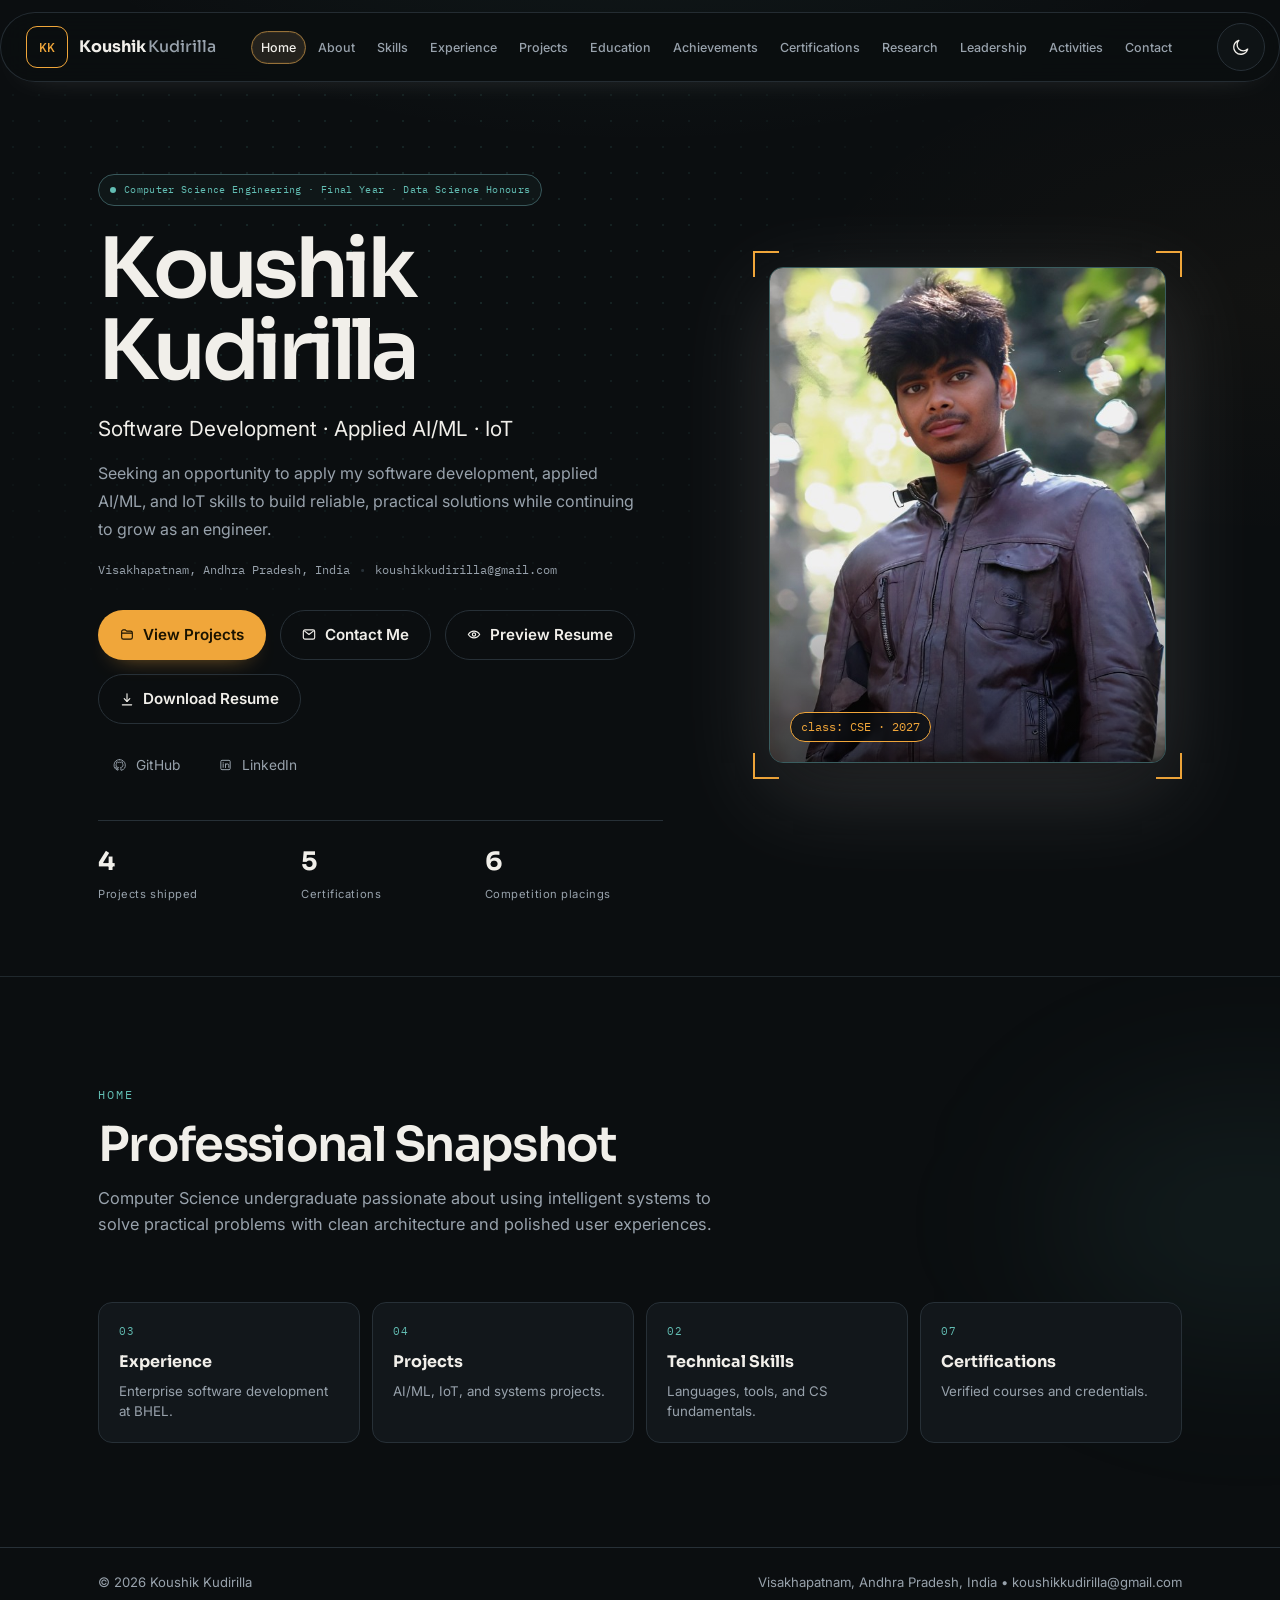
==== commit 47ca2fe4: "Add files via upload" ====
--- a/index.html
+++ b/index.html
@@ -1,348 +1,44 @@
 <!DOCTYPE html>
-<html lang="en">
-<head>
-  <meta charset="UTF-8" />
-  <meta name="viewport" content="width=device-width, initial-scale=1.0" />
-
-  <!-- EDITABLE CONTENT: page title / meta description also mirror data.js.
-       If you change your headline in data.js, update these too. -->
-  <title>Koushik Kudirilla — Software Development · Applied AI/ML · IoT</title>
-  <meta name="description" content="Portfolio of Koushik Kudirilla, a Computer Science Engineering student building projects in deep learning, IoT, and software development." />
-  <meta name="keywords" content="Koushik Kudirilla, software developer, computer science student, AI ML, IoT, portfolio" />
-
-  <!-- Open Graph -->
-  <meta property="og:title" content="Koushik Kudirilla — Software Development · Applied AI/ML · IoT" />
-  <meta property="og:description" content="Portfolio showcasing projects in deep learning, IoT, and software development by a Computer Science Engineering student." />
-  <meta property="og:type" content="website" />
-
-  <link rel="icon" href="assets/favicon/favicon.svg" type="image/svg+xml" />
-
-  <link rel="preconnect" href="https://fonts.googleapis.com" />
-  <link rel="preconnect" href="https://fonts.gstatic.com" crossorigin />
-  <link href="https://fonts.googleapis.com/css2?family=Sora:wght@500;600;700&family=Inter:wght@400;500;600&family=IBM+Plex+Mono:wght@400;500&display=swap" rel="stylesheet" />
-
-  <link rel="stylesheet" href="style.css" />
-</head>
-<body data-theme="dark">
-  <a class="skip-link" href="#main-content">Skip to content</a>
-
-  <!-- ============================== NAVIGATION ============================== -->
-  <header class="site-header">
-    <nav class="nav container" aria-label="Primary">
-      <a class="nav-brand" href="#home">
-        <span class="brand-mark">KK</span>
-        <span class="brand-name">Koushik <span class="brand-name-last">Kudirilla</span></span>
-      </a>
-
-      <ul class="nav-links" id="nav-links">
-        <li><a href="#home">Home</a></li>
-        <li><a href="#about">About</a></li>
-        <li><a href="#skills">Skills</a></li>
-        <li><a href="#experience">Experience</a></li>
-        <li><a href="#projects">Projects</a></li>
-        <li><a href="#education">Education</a></li>
-        <li><a href="#achievements">Achievements</a></li>
-        <li><a href="#certifications">Certifications</a></li>
-        <li><a href="#research">Research</a></li>
-        <li><a href="#leadership">Leadership</a></li>
-        <li><a href="#activities">Activities</a></li>
-        <li><a href="#contact">Contact</a></li>
-      </ul>
-
-      <div class="nav-actions">
-        <button class="theme-toggle" id="theme-toggle" type="button" aria-pressed="true" aria-label="Toggle light and dark theme">
-          <svg class="icon-moon" viewBox="0 0 24 24" fill="none" aria-hidden="true"><path d="M20 14.5A8.5 8.5 0 1 1 9.5 4a7 7 0 0 0 10.5 10.5Z" stroke="currentColor" stroke-width="1.6" stroke-linejoin="round"/></svg>
-          <svg class="icon-sun" viewBox="0 0 24 24" fill="none" aria-hidden="true"><circle cx="12" cy="12" r="4.2" stroke="currentColor" stroke-width="1.6"/><path d="M12 2.5v2.4M12 19.1v2.4M4.9 4.9l1.7 1.7M17.4 17.4l1.7 1.7M2.5 12h2.4M19.1 12h2.4M4.9 19.1l1.7-1.7M17.4 6.6l1.7-1.7" stroke="currentColor" stroke-width="1.6" stroke-linecap="round"/></svg>
-        </button>
-        <button class="menu-toggle" id="menu-toggle" type="button" aria-expanded="false" aria-controls="nav-links" aria-label="Toggle menu">
-          <span></span><span></span><span></span>
-        </button>
-      </div>
-    </nav>
-  </header>
-
-  <main id="main-content">
-
-    <!-- ============================== HERO ============================== -->
-    <section class="hero" id="home">
-      <div class="container hero-grid">
-        <div>
-          <span class="hero-eyebrow">Computer Science Engineering · Final Year · Data Science Honours</span>
-          <h1 id="hero-name">&nbsp;</h1>
-          <p class="hero-headline" id="hero-headline"></p>
-          <p class="hero-intro" id="hero-intro"></p>
-
-          <div class="hero-meta" aria-label="Location and contact">
-            <span id="hero-location"></span>
-            <span class="hero-meta-separator" aria-hidden="true">•</span>
-            <a id="hero-email" href="#"></a>
-          </div>
-
-          <div class="hero-actions">
-            <a class="btn btn-primary" href="#projects">
-              View Projects
-              <svg viewBox="0 0 24 24" fill="none" aria-hidden="true"><path d="M7 17L17 7M17 7H9M17 7V15" stroke="currentColor" stroke-width="2" stroke-linecap="round" stroke-linejoin="round"/></svg>
-            </a>
-            <a class="btn btn-outline" href="#contact">
-              <svg viewBox="0 0 24 24" fill="none" aria-hidden="true"><path d="M3 6.5L12 13L21 6.5M4.5 5h15c.83 0 1.5.67 1.5 1.5v11c0 .83-.67 1.5-1.5 1.5h-15c-.83 0-1.5-.67-1.5-1.5v-11C3 5.67 3.67 5 4.5 5Z" stroke="currentColor" stroke-width="1.8" stroke-linecap="round" stroke-linejoin="round"/></svg>
-              Contact Me
-            </a>
-            <a class="btn btn-outline" id="hero-resume" href="#" download>
-              <svg viewBox="0 0 24 24" fill="none" aria-hidden="true"><path d="M12 3v12m0 0l-4.5-4.5M12 15l4.5-4.5M4 17v2a2 2 0 0 0 2 2h12a2 2 0 0 0 2-2v-2" stroke="currentColor" stroke-width="1.8" stroke-linecap="round" stroke-linejoin="round"/></svg>
-              Download Resume
-            </a>
-          </div>
-
-          <div class="hero-links">
-            <a id="hero-github" href="#" target="_blank" rel="noopener noreferrer">
-              <svg viewBox="0 0 24 24" fill="currentColor" aria-hidden="true"><path d="M12 2C6.48 2 2 6.58 2 12.25c0 4.53 2.87 8.37 6.84 9.73.5.1.68-.22.68-.5 0-.24-.01-1.04-.01-1.88-2.78.62-3.37-1.21-3.37-1.21-.46-1.18-1.11-1.5-1.11-1.5-.9-.63.07-.62.07-.62 1 .07 1.53 1.06 1.53 1.06.89 1.56 2.34 1.11 2.91.85.09-.66.35-1.11.63-1.37-2.22-.26-4.56-1.14-4.56-5.05 0-1.12.39-2.03 1.03-2.75-.1-.26-.45-1.31.1-2.72 0 0 .84-.28 2.75 1.05a9.3 9.3 0 0 1 2.5-.35c.85 0 1.7.12 2.5.35 1.91-1.33 2.75-1.05 2.75-1.05.55 1.41.2 2.46.1 2.72.64.72 1.03 1.63 1.03 2.75 0 3.92-2.34 4.78-4.57 5.04.36.32.68.94.68 1.9 0 1.37-.01 2.48-.01 2.81 0 .28.18.61.69.5A10.26 10.26 0 0 0 22 12.25C22 6.58 17.52 2 12 2Z"/></svg>
-              GitHub
-            </a>
-            <a id="hero-linkedin" href="#" target="_blank" rel="noopener noreferrer">
-              <svg viewBox="0 0 24 24" fill="currentColor" aria-hidden="true"><path d="M6.94 8.5H3.56V20.5H6.94V8.5ZM5.25 3.5C4.15 3.5 3.28 4.38 3.28 5.47C3.28 6.55 4.15 7.44 5.25 7.44C6.34 7.44 7.22 6.55 7.22 5.47C7.22 4.38 6.34 3.5 5.25 3.5ZM20.5 20.5V13.94C20.5 10.7 19.35 9.03 16.75 9.03C14.71 9.03 13.61 10.13 13.11 11.18V8.5H9.73C9.78 9.5 9.73 20.5 9.73 20.5H13.11V14.06C13.11 13.7 13.13 13.35 13.24 13.09C13.53 12.36 14.19 11.61 15.31 11.61C16.78 11.61 17.13 12.75 17.13 14.4V20.5H20.5Z"/></svg>
-              LinkedIn
-            </a>
-          </div>
-
-          <div class="hero-stats" id="hero-stats">
-            <div>
-              <div class="hero-stat-value" id="stat-projects">—</div>
-              <div class="hero-stat-label">Projects shipped</div>
-            </div>
-            <div>
-              <div class="hero-stat-value" id="stat-certs">—</div>
-              <div class="hero-stat-label">Certifications</div>
-            </div>
-            <div>
-              <div class="hero-stat-value" id="stat-achievements">—</div>
-              <div class="hero-stat-label">Competition placings</div>
-            </div>
-          </div>
-        </div>
-
-        <div class="hero-frame">
-          <div class="hero-glow" aria-hidden="true"></div>
-          <span class="hero-corner-br"></span>
-          <span class="hero-corner-bl"></span>
-          <div class="hero-panel">
-            <img class="hero-photo" id="hero-avatar" src="assets/profile.jpg" alt="Portrait of Koushik Kudirilla" />
-            <span class="hero-tag">class: CSE · 2027</span>
-          </div>
-        </div>
-      </div>
-    </section>
-
-    <!-- ============================== ABOUT ============================== -->
-    <section class="section" id="about">
-      <div class="container">
-        <div class="section-head">
-          <span class="section-number">01 · About</span>
-          <h2>Profile</h2>
-          <p>A concise view of my academic direction, practical experience, and areas of interest.</p>
-        </div>
-        <div class="about-grid reveal">
-          <p id="about-intro"></p>
-          <ul class="about-points" id="about-points"></ul>
-        </div>
-      </div>
-    </section>
-
-    <!-- ============================== SKILLS ============================== -->
-    <section class="section" id="skills">
-      <div class="container">
-        <div class="section-head">
-          <span class="section-number">02 · Skills</span>
-          <h2>Technical Skills</h2>
-          <p>Languages, tools, and fundamentals I've worked with across coursework, projects, and internship.</p>
-        </div>
-        <div class="skills-grid reveal" id="skills-grid"></div>
-        <p class="ai-tools-note">
-          <strong>AI tools I use to work faster:</strong> <span id="ai-tools-list"></span> — used for research, drafting, and iteration, not counted as programming skills.
-        </p>
-      </div>
-    </section>
-
-    <!-- ============================== EXPERIENCE ============================== -->
-    <section class="section" id="experience">
-      <div class="container">
-        <div class="section-head">
-          <span class="section-number">03 · Experience</span>
-          <h2>Professional Experience</h2>
-          <p>Hands-on software development experience in an enterprise environment.</p>
-        </div>
-        <div class="timeline reveal" id="experience-timeline"></div>
-      </div>
-    </section>
-
-    <!-- ============================== PROJECTS ============================== -->
-    <section class="section" id="projects">
-      <div class="container">
-        <div class="section-head">
-          <span class="section-number">04 · Projects</span>
-          <h2>Featured Projects</h2>
-          <p>Independent projects spanning deep learning, IoT hardware, and systems programming.</p>
-        </div>
-        <div class="filter-row" id="filter-row" role="group" aria-label="Filter projects by category"></div>
-        <div class="project-grid reveal" id="project-grid"></div>
-      </div>
-    </section>
-
-    <!-- ============================== EDUCATION ============================== -->
-    <section class="section" id="education">
-      <div class="container">
-        <div class="section-head">
-          <span class="section-number">05 · Education</span>
-          <h2>Education</h2>
-        </div>
-        <div class="timeline reveal" id="education-timeline"></div>
-      </div>
-    </section>
-
-    <!-- ============================== ACHIEVEMENTS ============================== -->
-    <section class="section" id="achievements">
-      <div class="container">
-        <div class="section-head">
-          <span class="section-number">06 · Achievements</span>
-          <h2>Achievements & Recognition</h2>
-          <p>Competition results, distinctions, and academic recognition.</p>
-        </div>
-        <div class="achievements-grid reveal" id="achievements-grid"></div>
-      </div>
-    </section>
-
-    <!-- ============================== CERTIFICATIONS ============================== -->
-    <section class="section" id="certifications">
-      <div class="container">
-        <div class="section-head">
-          <span class="section-number">07 · Certifications</span>
-          <h2>Certifications & Credentials</h2>
-          <p>Verified courses and certifications that complement my technical work.</p>
-        </div>
-        <div class="cert-grid reveal" id="cert-grid"></div>
-      </div>
-    </section>
-
-    <!-- ============================== RESEARCH ============================== -->
-    <section class="section" id="research">
-      <div class="container">
-        <div class="section-head">
-          <span class="section-number">08 · Research</span>
-          <h2>Research & Publication</h2>
-          <p>Academic work exploring deepfake defense and applied AI.</p>
-        </div>
-        <div class="single-callout reveal" id="research-callout"></div>
-      </div>
-    </section>
-
-    <!-- ============================== LEADERSHIP ============================== -->
-    <section class="section" id="leadership">
-      <div class="container">
-        <div class="section-head">
-          <span class="section-number">09 · Leadership</span>
-          <h2>Leadership & Involvement</h2>
-          <p>Student leadership through technical events, workshops, and coding activities.</p>
-        </div>
-        <div class="single-callout reveal" id="leadership-callout"></div>
-      </div>
-    </section>
-
-    <!-- ============================== ACTIVITIES ============================== -->
-    <section class="section" id="activities">
-      <div class="container">
-        <div class="section-head">
-          <span class="section-number">10 · Activities</span>
-          <h2>Beyond the Classroom</h2>
-          <p>Workshops, industrial exposure, community participation, personal strengths, and interests.</p>
-        </div>
-        <div class="activities-grid">
-          <div class="activity-column reveal">
-            <article class="activity-card activity-card-featured">
-              <div class="activity-card-head">
-                <span class="activity-icon" aria-hidden="true">
-                  <svg viewBox="0 0 24 24" fill="none"><path d="M4 19.5V5.8A1.8 1.8 0 0 1 5.8 4H20v15.5H5.8A1.8 1.8 0 0 0 4 21.3m0-1.8A1.8 1.8 0 0 1 5.8 17.7H20" stroke="currentColor" stroke-width="1.6" stroke-linecap="round" stroke-linejoin="round"/><path d="M8 8h8M8 11h6" stroke="currentColor" stroke-width="1.6" stroke-linecap="round"/></svg>
-                </span>
-                <div>
-                  <p class="subheading">Workshops & industrial exposure</p>
-                  <p class="activity-lead">Technical learning through industry visits and focused workshops.</p>
-                </div>
-              </div>
-              <ul class="activity-list" id="workshops-list"></ul>
-            </article>
-
-            <article class="activity-card">
-              <div class="activity-card-head">
-                <span class="activity-icon" aria-hidden="true">
-                  <svg viewBox="0 0 24 24" fill="none"><path d="M12 21s-7-4.35-7-10.2A4.8 4.8 0 0 1 12 7a4.8 4.8 0 0 1 7 3.8C19 16.65 12 21 12 21Z" stroke="currentColor" stroke-width="1.6" stroke-linejoin="round"/><path d="M8.5 12h7M12 8.5v7" stroke="currentColor" stroke-width="1.6" stroke-linecap="round"/></svg>
-                </span>
-                <div>
-                  <p class="subheading">Community & volunteering</p>
-                  <p class="activity-lead">Participation in initiatives focused on community contribution and awareness.</p>
-                </div>
-              </div>
-              <ul class="activity-list" id="community-list"></ul>
-            </article>
-          </div>
-
-          <div class="activity-column reveal">
-            <article class="activity-card personal-card">
-              <div class="activity-card-head">
-                <span class="activity-icon" aria-hidden="true">
-                  <svg viewBox="0 0 24 24" fill="none"><path d="M12 3l2.1 4.3 4.7.7-3.4 3.3.8 4.7-4.2-2.2-4.2 2.2.8-4.7-3.4-3.3 4.7-.7L12 3Z" stroke="currentColor" stroke-width="1.6" stroke-linejoin="round"/></svg>
-                </span>
-                <div>
-                  <p class="subheading">Strengths</p>
-                  <p class="activity-lead">Qualities and practical abilities that complement my technical work.</p>
-                </div>
-              </div>
-              <div class="pill-list prominent-pills" id="strengths-list"></div>
-            </article>
-
-            <article class="activity-card personal-card">
-              <div class="activity-card-head">
-                <span class="activity-icon" aria-hidden="true">
-                  <svg viewBox="0 0 24 24" fill="none"><path d="M9 18V6l10-2v12" stroke="currentColor" stroke-width="1.6" stroke-linecap="round" stroke-linejoin="round"/><circle cx="6.5" cy="18" r="2.5" stroke="currentColor" stroke-width="1.6"/><circle cx="16.5" cy="16" r="2.5" stroke="currentColor" stroke-width="1.6"/></svg>
-                </span>
-                <div>
-                  <p class="subheading">Hobbies</p>
-                  <p class="activity-lead">Creative and everyday interests outside technical work.</p>
-                </div>
-              </div>
-              <div class="pill-list prominent-pills" id="hobbies-list"></div>
-            </article>
-          </div>
-        </div>
-      </div>
-    </section>
-
-    <!-- ============================== CONTACT ============================== -->
-    <section class="contact-section" id="contact">
-      <div class="container">
-        <div class="contact-box reveal">
-          <h2 id="contact-heading"></h2>
-          <p id="contact-subtext"></p>
-          <div class="contact-actions">
-            <a class="btn btn-primary" id="contact-email" href="#"></a>
-          </div>
-          <div class="contact-links">
-            <a id="contact-linkedin" href="#" target="_blank" rel="noopener noreferrer">LinkedIn ↗</a>
-            <a id="contact-github" href="#" target="_blank" rel="noopener noreferrer">GitHub ↗</a>
-            <a id="contact-hackerrank" href="#" target="_blank" rel="noopener noreferrer">HackerRank ↗</a>
-            <a id="contact-leetcode" href="#" target="_blank" rel="noopener noreferrer">LeetCode ↗</a>
-          </div>
-        </div>
-      </div>
-    </section>
-  </main>
-
-  <!-- ============================== FOOTER ============================== -->
-  <footer class="site-footer">
-    <div class="container footer-row">
-      <span>© <span id="footer-year"></span> <span id="footer-name"></span></span>
-      <span>Built with HTML, CSS & JavaScript</span>
+<html lang="en"><head>
+<meta charset="UTF-8"><meta name="viewport" content="width=device-width, initial-scale=1.0">
+<title>Home — Koushik Kudirilla</title>
+<meta name="description" content="Portfolio of Koushik Kudirilla — software development, applied AI/ML, IoT, projects, experience, and credentials.">
+<meta name="theme-color" content="#0B0E10">
+<link rel="icon" href="assets/favicon/favicon.svg" type="image/svg+xml">
+<link rel="preconnect" href="https://fonts.googleapis.com"><link rel="preconnect" href="https://fonts.gstatic.com" crossorigin>
+<link href="https://fonts.googleapis.com/css2?family=Sora:wght@500;600;700&family=Inter:wght@400;500;600&family=IBM+Plex+Mono:wght@400;500&display=swap" rel="stylesheet">
+<link rel="stylesheet" href="style.css">
+</head><body data-theme="dark" data-page="home">
+<a class="skip-link" href="#main-content">Skip to content</a>
+<div id="site-nav"><header class="site-header" data-site-nav>
+  <nav class="nav container" aria-label="Primary">
+    <a class="nav-brand" href="home.html" aria-label="Koushik Kudirilla — Home">
+      <span class="brand-mark">KK</span>
+      <span class="brand-name">Koushik <span class="brand-name-last">Kudirilla</span></span>
+    </a>
+    <ul class="nav-links" id="nav-links">
+      <li><a data-nav="home" href="home.html">Home</a></li>
+      <li><a data-nav="about" href="about.html">About</a></li>
+      <li><a data-nav="skills" href="skills.html">Skills</a></li>
+      <li><a data-nav="experience" href="experience.html">Experience</a></li>
+      <li><a data-nav="projects" href="projects.html">Projects</a></li>
+      <li><a data-nav="education" href="education.html">Education</a></li>
+      <li><a data-nav="achievements" href="achievements.html">Achievements</a></li>
+      <li><a data-nav="certifications" href="certifications.html">Certifications</a></li>
+      <li><a data-nav="research" href="research.html">Research</a></li>
+      <li><a data-nav="leadership" href="leadership.html">Leadership</a></li>
+      <li><a data-nav="activities" href="activities.html">Activities</a></li>
+      <li><a data-nav="contact" href="contact.html">Contact</a></li>
+    </ul>
+    <div class="nav-actions">
+      <button class="theme-toggle" id="theme-toggle" type="button" aria-pressed="true" aria-label="Toggle light and dark theme">
+        <svg class="icon-moon" viewBox="0 0 24 24" fill="none" aria-hidden="true"><path d="M20 14.5A8.5 8.5 0 1 1 9.5 4a7 7 0 0 0 10.5 10.5Z" stroke="currentColor" stroke-width="1.6" stroke-linejoin="round"/></svg>
+        <svg class="icon-sun" viewBox="0 0 24 24" fill="none" aria-hidden="true"><circle cx="12" cy="12" r="4.2" stroke="currentColor" stroke-width="1.6"/><path d="M12 2.5v2.4M12 19.1v2.4M4.9 4.9l1.7 1.7M17.4 17.4l1.7 1.7M2.5 12h2.4M19.1 12h2.4M4.9 19.1l1.7-1.7M17.4 6.6l1.7-1.7" stroke="currentColor" stroke-width="1.6" stroke-linecap="round"/></svg>
+      </button>
+      <button class="menu-toggle" id="menu-toggle" type="button" aria-expanded="false" aria-controls="nav-links" aria-label="Toggle menu"><span></span><span></span><span></span></button>
     </div>
-  </footer>
-
-  <script src="data.js"></script>
-  <script src="script.js"></script>
-</body>
-</html>
+  </nav>
+</header></div>
+<main id="main-content"></main>
+<div id="site-footer"><footer class="site-footer" data-site-footer><div class="container footer-row"><span>© <span id="footer-year"></span> Koushik Kudirilla</span><span>Visakhapatnam, Andhra Pradesh, India • <a href="mailto:koushikkudirilla@gmail.com">koushikkudirilla@gmail.com</a></span></div></footer></div>
+<div class="modal" id="resume-modal" aria-hidden="true"><div class="modal-dialog" role="dialog" aria-modal="true" aria-labelledby="resume-modal-title"><div class="modal-head"><strong id="resume-modal-title">Resume Preview</strong><button class="modal-close" id="resume-close" type="button" aria-label="Close resume preview">×</button></div><div class="modal-viewer pdf-scroll" id="resume-viewer" aria-label="Resume document preview"></div><div class="modal-fallback">Prefer the original file? <a id="resume-open" href="assets/resume.pdf" target="_blank" rel="noopener noreferrer">Open resume</a> · <a href="assets/resume.pdf" download>Download</a></div></div></div><script src="data.js"></script><script src="page-templates.js"></script><script src="script.js"></script></body></html>
--- a/style.css
+++ b/style.css
@@ -140,15 +140,6 @@
   font-size: 1.02rem;
 }
 
-.section-number {
-  font-family: var(--font-mono);
-  font-size: 0.72rem;
-  color: var(--accent-2);
-  margin-bottom: 10px;
-  display: block;
-  letter-spacing: 0.12em;
-  text-transform: uppercase;
-}
 
 /* reveal-on-scroll (single orchestrated pattern, not per-card) */
 .reveal {
@@ -1323,11 +1314,6 @@
   height: 1px;
   background: linear-gradient(90deg, var(--accent), var(--border), transparent);
 }
-.section-number {
-  margin-bottom: 12px;
-  font-size: 0.68rem;
-  letter-spacing: 0.16em;
-}
 .section-head h2 {
   font-size: clamp(2rem, 4vw, 3rem);
   letter-spacing: -0.035em;
@@ -1467,7 +1453,7 @@
 .experience-divider { height: 1px; background: var(--border); margin: 22px 0 10px; }
 .timeline-item ul { margin-top: 0; }
 .timeline-item ul li { padding: 9px 0; line-height: 1.65; }
-.timeline-item ul li::before { content: "→"; color: var(--accent-2); }
+.timeline-item ul li::before { content: "•"; color: var(--accent-2); }
 .experience-proof { margin-top: 18px; padding-top: 16px; border-top: 1px solid color-mix(in srgb, var(--border) 75%, transparent); }
 .timeline-status { border-radius: 999px; padding: 4px 10px; }
 
@@ -1608,7 +1594,7 @@
   background: var(--surface-2);
 }
 .single-callout ul li { padding: 8px 0; }
-.single-callout ul li::before { content: "→"; color: var(--accent-2); }
+.single-callout ul li::before { content: "•"; color: var(--accent-2); }
 
 /* ACTIVITIES */
 .activities-grid { grid-template-columns: 1.15fr .85fr; gap: 18px; }
@@ -1716,12 +1702,6 @@
 .section-head {
   max-width: 820px;
   margin-bottom: 46px;
-}
-.section-number {
-  display: block;
-  line-height: 1.2;
-  white-space: nowrap;
-  margin-bottom: 11px;
 }
 .section-head h2 {
   line-height: 1.08;
@@ -1920,9 +1900,6 @@
   overflow: visible;
 }
 
-.section-number {
-  width: fit-content;
-}
 
 /* Keep the interaction ring fully visible on every skills card. */
 .skill-card {
@@ -1954,3 +1931,311 @@
     transform: translateY(-8px);
   }
 }
+
+
+/* ========================================================================
+   MPA + MOBILE APPLICATION REFINEMENT
+   ======================================================================== */
+:root {
+  --page-max: 1180px;
+  --page-gutter: clamp(18px, 4vw, 48px);
+  --ui-transition: 220ms cubic-bezier(.2,.7,.2,1);
+}
+
+html, body { max-width: 100%; overflow-x: clip; }
+body { min-height: 100vh; }
+.container { max-width: var(--page-max); padding-inline: var(--page-gutter); }
+
+/* Page-level navigation */
+.page-shell { min-height: calc(100vh - 68px); }
+.page-hero { padding: 92px 0 18px; }
+.page-hero .section-head { margin-bottom: 0; }
+.page-hero h1 { font-family: var(--font-display); font-size: clamp(2.4rem, 5.4vw, 4.25rem); line-height: 1.02; letter-spacing: -.045em; font-weight: 600; }
+.page-content { padding: 36px 0 108px; }
+.page-intro { max-width: 68ch; color: var(--muted); margin-top: 12px; }
+.page-grid { display: grid; grid-template-columns: repeat(2, minmax(0,1fr)); gap: 18px; }
+.page-grid-3 { display: grid; grid-template-columns: repeat(3, minmax(0,1fr)); gap: 18px; }
+
+/* Home quick navigation */
+.home-links { display: grid; grid-template-columns: repeat(4, minmax(0,1fr)); gap: 12px; margin-top: 42px; }
+.home-link-card { display:flex; flex-direction:column; gap:8px; padding:20px; border:1px solid var(--border); border-radius:14px; background:var(--surface); transition:transform var(--ui-transition), border-color var(--ui-transition), box-shadow var(--ui-transition); }
+.home-link-card:hover { transform:translateY(-3px); border-color:var(--accent-2); box-shadow:var(--shadow-hover); }
+.home-link-card span { font-family:var(--font-mono); color:var(--accent-2); font-size:.68rem; letter-spacing:.12em; }
+.home-link-card strong { font-family:var(--font-display); font-size:1rem; }
+.home-link-card small { color:var(--muted); line-height:1.5; }
+
+/* Resume preview modal */
+.modal { position:fixed; inset:0; z-index:300; display:grid; place-items:center; padding:22px; background:rgba(3,6,8,.78); backdrop-filter:blur(12px); -webkit-backdrop-filter:blur(12px); opacity:0; pointer-events:none; transition:opacity var(--ui-transition); }
+.modal.open { opacity:1; pointer-events:auto; }
+.modal-dialog { width:min(980px, 100%); height:min(88vh, 900px); display:flex; flex-direction:column; background:var(--surface); border:1px solid var(--border); border-radius:16px; overflow:hidden; box-shadow:0 30px 100px -40px #000; transform:translateY(10px) scale(.99); transition:transform var(--ui-transition); }
+.modal.open .modal-dialog { transform:none; }
+.modal-head { display:flex; align-items:center; justify-content:space-between; gap:14px; padding:14px 16px; border-bottom:1px solid var(--border); }
+.modal-head strong { font-family:var(--font-display); font-size:.95rem; }
+.modal-close { width:36px; height:36px; border:1px solid var(--border); border-radius:9px; background:var(--surface-2); color:var(--text); display:grid; place-items:center; }
+.modal-close:hover { border-color:var(--accent-2); }
+.modal-frame { flex:1; width:100%; border:0; background:#fff; }
+.modal-fallback { padding:12px 16px; border-top:1px solid var(--border); color:var(--muted); font-size:.82rem; }
+body.modal-open { overflow:hidden; }
+
+/* Certificate previews */
+.cert-grid { align-items:start; }
+.cert-card { overflow:hidden; }
+.cert-preview { margin:-22px -22px 22px; border-bottom:1px solid var(--border); background:#fff; }
+.cert-preview iframe { display:block; width:100%; height:260px; border:0; background:#fff; }
+.cert-preview-fallback { padding:34px 18px; text-align:center; color:#666; background:#f6f6f6; }
+.cert-body { display:flex; flex-direction:column; min-height:220px; }
+.cert-proof-row { margin-top:auto; display:flex; flex-wrap:wrap; gap:8px; padding-top:18px; }
+.cert-proof-row .chip-link { margin-top:0; }
+
+/* Gallery */
+.gallery-block { margin-top:28px; }
+.gallery-head { display:flex; justify-content:space-between; align-items:end; gap:18px; margin-bottom:14px; }
+.gallery-head h3 { font-size:1rem; }
+.gallery-head p { color:var(--muted); font-size:.82rem; }
+.gallery-grid { display:grid; grid-template-columns:repeat(3,minmax(0,1fr)); gap:12px; }
+.gallery-item { aspect-ratio:4/3; overflow:hidden; border:1px solid var(--border); border-radius:12px; background:var(--surface); position:relative; transition:transform var(--ui-transition),border-color var(--ui-transition),box-shadow var(--ui-transition); }
+.gallery-item:hover { transform:translateY(-2px); border-color:var(--accent-2); box-shadow:var(--shadow-hover); }
+.gallery-item img { width:100%; height:100%; object-fit:cover; }
+.gallery-placeholder { min-height:150px; display:grid; place-items:center; text-align:center; padding:20px; color:var(--muted); }
+.gallery-placeholder strong { display:block; color:var(--text); margin-bottom:5px; }
+
+/* Buttons should never create horizontal overflow on phones. */
+.btn { min-width:0; max-width:100%; overflow:hidden; text-overflow:ellipsis; }
+.hero-actions .btn { white-space:nowrap; }
+.hero-eyebrow { max-width:100%; overflow:hidden; }
+
+@media (max-width: 980px) {
+  .home-links, .page-grid-3 { grid-template-columns:repeat(2,minmax(0,1fr)); }
+}
+@media (max-width: 760px) {
+  .page-hero { padding-top:70px; }
+  .page-content { padding-bottom:78px; }
+  .page-grid, .page-grid-3 { grid-template-columns:1fr; }
+  .home-links { grid-template-columns:1fr 1fr; }
+  .modal { padding:10px; }
+  .modal-dialog { height:92vh; border-radius:12px; }
+  .cert-preview iframe { height:230px; }
+  .gallery-grid { grid-template-columns:1fr 1fr; }
+  .hero-eyebrow { font-size:clamp(.48rem,2.25vw,.65rem); letter-spacing:.015em; gap:5px; }
+  .hero-actions { width:100%; }
+  .hero-actions .btn { width:100%; }
+  .hero-frame { transform:translateY(-14px); }
+}
+@media (max-width: 480px) {
+  .home-links { grid-template-columns:1fr; }
+  .gallery-grid { grid-template-columns:1fr; }
+  .cert-preview iframe { height:205px; }
+  .hero-eyebrow { font-size:.49rem; padding:6px 7px; }
+  .hero-meta { flex-direction:column; align-items:flex-start; gap:3px; }
+  .hero-meta-separator { display:none; }
+}
+
+/* ========================================================================
+   FINAL NAV / PDF / GALLERY REFINEMENT
+   ======================================================================== */
+.section-kicker {
+  display: inline-flex;
+  align-items: center;
+  margin-bottom: 18px;
+  color: var(--accent-2);
+  font-family: var(--font-mono);
+  font-size: .72rem;
+  line-height: 1;
+  letter-spacing: .16em;
+  text-transform: uppercase;
+}
+.section-head::after { display:none; }
+
+/* Seamless client-side page transitions. Direct URLs still work as normal MPA pages. */
+body.page-leaving #main-content { opacity: 0; transform: translateY(7px); }
+#main-content { opacity: 1; transform: none; transition: opacity .18s ease, transform .18s ease; }
+
+/* PDF.js viewer: no native browser PDF toolbar, only our own scroll surface. */
+.pdf-scroll {
+  overflow-y: auto;
+  overflow-x: hidden;
+  scrollbar-width: thin;
+  scrollbar-color: var(--accent-2) var(--surface-2);
+  overscroll-behavior: contain;
+}
+.pdf-scroll::-webkit-scrollbar { width: 8px; }
+.pdf-scroll::-webkit-scrollbar-track { background: var(--surface-2); }
+.pdf-scroll::-webkit-scrollbar-thumb { background: color-mix(in srgb, var(--accent-2) 58%, var(--border)); border-radius: 99px; border: 2px solid var(--surface-2); }
+.pdf-scroll::-webkit-scrollbar-thumb:hover { background: var(--accent-2); }
+.pdf-page { display:flex; justify-content:center; padding:14px; }
+.pdf-page canvas { max-width:100%; height:auto !important; box-shadow: 0 12px 32px -24px #000; }
+.pdf-loading, .pdf-error { min-height:180px; display:grid; place-items:center; text-align:center; gap:4px; padding:28px; color:var(--muted); }
+.pdf-error strong { color:var(--text); }
+.pdf-error span { font-size:.85rem; }
+.cert-preview { height:330px; overflow:hidden; margin:-22px -22px 22px; border-bottom:1px solid var(--border); background:#fff; }
+.cert-preview .pdf-scroll { height:100%; background:#f4f4f4; }
+.cert-preview .pdf-page { padding:10px; }
+.cert-preview .pdf-page canvas { width:min(100%, 680px) !important; }
+.modal-viewer { flex:1; min-height:0; background:#e9e9e9; }
+.modal-viewer .pdf-page { padding:18px; }
+.modal-fallback { display:flex; flex-wrap:wrap; gap:6px; align-items:center; }
+
+/* Event-specific galleries sit inside the event that owns them. */
+.event-gallery { margin:16px 0 4px; padding-top:14px; border-top:1px solid var(--border); }
+.event-gallery::before { content:"Event gallery"; display:block; margin-bottom:10px; color:var(--accent-2); font-family:var(--font-mono); font-size:.68rem; letter-spacing:.13em; text-transform:uppercase; }
+.event-gallery .gallery-placeholder { min-height:110px; border:1px dashed var(--border); border-radius:10px; background:color-mix(in srgb, var(--surface-2) 72%, transparent); }
+.event-gallery .gallery-placeholder span { display:block; font-size:.8rem; }
+.event-gallery .gallery-grid { display:grid; grid-template-columns:repeat(3,minmax(0,1fr)); gap:8px; }
+.event-gallery .gallery-item { margin:0; }
+
+@media (max-width:760px) {
+  .section-kicker { margin-bottom:14px; }
+  .cert-preview { height:250px; }
+  .modal { padding:8px; }
+  .modal-dialog { height:94vh; }
+  .event-gallery .gallery-grid { grid-template-columns:1fr 1fr; }
+}
+@media (max-width:480px) {
+  .cert-preview { height:220px; }
+  .pdf-page { padding:8px; }
+  .modal-fallback { font-size:.76rem; }
+}
+@media (prefers-reduced-motion: reduce) {
+  #main-content { transition:none; }
+}
+
+/* Final refinement: reference-style page headings */
+.page-hero .section-head { max-width: 1180px; margin-inline:auto; text-align:center; }
+.page-hero .section-kicker { display:inline-flex; align-items:center; justify-content:center; padding:7px 13px; border:1px solid color-mix(in srgb, var(--accent-2) 35%, var(--border)); border-radius:999px; background:color-mix(in srgb, var(--accent-2) 8%, transparent); color:var(--accent-2); }
+.page-hero h1 { max-width:1000px; margin:24px auto 0; }
+.page-hero .section-head > p { max-width:900px; margin:22px auto 0; }
+.pdf-failed { display:grid; place-items:center; min-height:180px; background:var(--surface-2); }
+.pdf-error { max-width:34rem; padding:28px; text-align:center; }
+.pdf-error strong { display:block; margin-bottom:7px; }
+.pdf-error span { display:block; color:var(--muted); line-height:1.55; }
+.event-gallery:empty { display:none; }
+@media (max-width:760px){ .page-hero { padding-top:72px; } .page-hero h1 { font-size:clamp(2.25rem,9vw,3.6rem); } .page-hero .section-head > p { font-size:.98rem; } }
+
+/* ========================================================================
+   SHARED CHROME + ICON REFINEMENT
+   ======================================================================== */
+.nav-links a svg { width:15px; height:15px; flex:0 0 15px; display:none; }
+.nav-links a[data-nav="home"] svg { display:block; }
+.nav-links a[data-nav="home"] { gap:6px; }
+.nav-github { width:34px; height:34px; display:inline-grid; place-items:center; color:var(--muted); border-radius:10px; transition:color var(--ui-transition), background var(--ui-transition), transform var(--ui-transition); }
+.nav-github svg { width:18px; height:18px; display:block; }
+.nav-github:hover { color:var(--text); background:var(--surface-2); transform:translateY(-1px); }
+.nav-resume { display:inline-flex; align-items:center; justify-content:center; min-height:40px; padding:0 19px; border-radius:999px; background:var(--text); color:var(--bg); font-size:.84rem; font-weight:600; transition:transform var(--ui-transition), opacity var(--ui-transition); }
+.nav-resume:hover { transform:translateY(-1px); opacity:.92; }
+.btn-icon { width:16px; height:16px; flex:0 0 16px; display:block; }
+.btn-primary:hover .btn-icon { transform:none; }
+.chip-link .btn-icon, .chip-link > svg { width:15px; height:15px; flex:0 0 15px; }
+.activity-icon svg { width:21px; height:21px; display:block; }
+.activity-icon { overflow:hidden; }
+.event-gallery { display:none; }
+.event-gallery:has(.gallery-grid) { display:block; }
+@media (max-width:760px){
+  .nav-github { display:none; }
+  .nav-resume { display:none; }
+}
+
+/* v7 icon and shared-chrome refinements */
+.hero-actions .btn-icon { width:17px; height:17px; }
+.hero-links { display:flex; flex-wrap:wrap; gap:14px; align-items:center; }
+.hero-links a { display:inline-flex; align-items:center; gap:8px; }
+.social-icon { width:17px; height:17px; flex:0 0 17px; }
+.contact-actions .btn { display:inline-flex; align-items:center; gap:9px; }
+.project-card .chip-link > svg { width:17px; height:17px; }
+@media (max-width:560px){ .hero-actions .btn { gap:9px; } }
+
+/* ========================================================================
+   NAVIGATION — supplied reference treatment
+   ======================================================================== */
+.site-header {
+  position: sticky;
+  top: 0;
+  z-index: 100;
+  border-bottom: 0;
+  padding: 12px 0 0;
+  background: transparent;
+  box-shadow: none;
+}
+.site-header::before { display:none; }
+.site-header .container { max-width: 1600px; }
+.nav {
+  min-height: 70px;
+  height: 70px;
+  padding: 0 14px 0 25px;
+  border: 1px solid color-mix(in srgb, var(--border) 90%, transparent);
+  border-radius: 999px;
+  background: color-mix(in srgb, var(--bg) 86%, transparent);
+  box-shadow: 0 10px 35px -28px color-mix(in srgb, var(--text) 45%, transparent);
+  backdrop-filter: blur(16px);
+  -webkit-backdrop-filter: blur(16px);
+}
+.nav-brand { gap: 11px; }
+.brand-mark {
+  width: 42px;
+  height: 42px;
+  border-radius: 11px;
+  border-width: 1.5px;
+}
+.brand-name { font-size: 1rem; }
+.nav-links { gap: 6px; }
+.nav-links a {
+  border: 1px solid transparent;
+  border-radius: 999px;
+  padding: 8px 12px;
+  font-size: .83rem;
+  font-weight: 500;
+  color: var(--muted);
+  transition: color var(--ui-transition), background var(--ui-transition), border-color var(--ui-transition), transform var(--ui-transition);
+}
+.nav-links a svg { display:none !important; }
+.nav-links a:hover,
+.nav-links a:focus-visible {
+  color: var(--text);
+  background: color-mix(in srgb, var(--surface) 76%, transparent);
+  border-color: var(--border);
+  transform: translateY(-1px);
+}
+.nav-links a.active {
+  color: var(--text);
+  background: color-mix(in srgb, var(--accent) 8%, var(--surface));
+  border-color: color-mix(in srgb, var(--accent) 55%, var(--border));
+  box-shadow: inset 0 0 0 1px color-mix(in srgb, var(--accent) 8%, transparent);
+}
+.nav-actions { gap: 10px; }
+.theme-toggle {
+  width: 48px;
+  height: 48px;
+  border-radius: 50%;
+  border: 1px solid var(--border);
+  background: color-mix(in srgb, var(--surface) 62%, transparent);
+  color: var(--text);
+  transition: color var(--ui-transition), background var(--ui-transition), border-color var(--ui-transition), transform var(--ui-transition);
+}
+.theme-toggle:hover { border-color: var(--accent); background: var(--surface-2); transform: translateY(-1px); }
+.theme-toggle svg { width: 20px; height: 20px; }
+
+@media (max-width: 1320px) {
+  .nav-links { gap: 2px; }
+  .nav-links a { padding-inline: 9px; font-size: .78rem; }
+}
+@media (max-width: 1180px) {
+  .nav { padding-right: 14px; }
+  .nav-links {
+    top: 94px;
+    inset-inline: 16px;
+    bottom: auto;
+    border: 1px solid var(--border);
+    border-radius: 18px;
+    background: color-mix(in srgb, var(--bg) 96%, transparent);
+    padding: 14px;
+  }
+  .nav-links a { padding: 12px 14px; }
+}
+@media (max-width: 560px) {
+  .site-header { padding: 8px 8px 0; }
+  .nav { min-height: 62px; height:62px; padding-left:12px; }
+  .brand-mark { width:40px; height:40px; }
+  .nav-links { top:78px; inset-inline:8px; }
+}
+
+/* Supplied GitHub repository mark: solid Octocat silhouette, no enclosing circle. */
+.project-card .chip-link > svg { width:17px; height:17px; fill:currentColor; stroke:none; }
